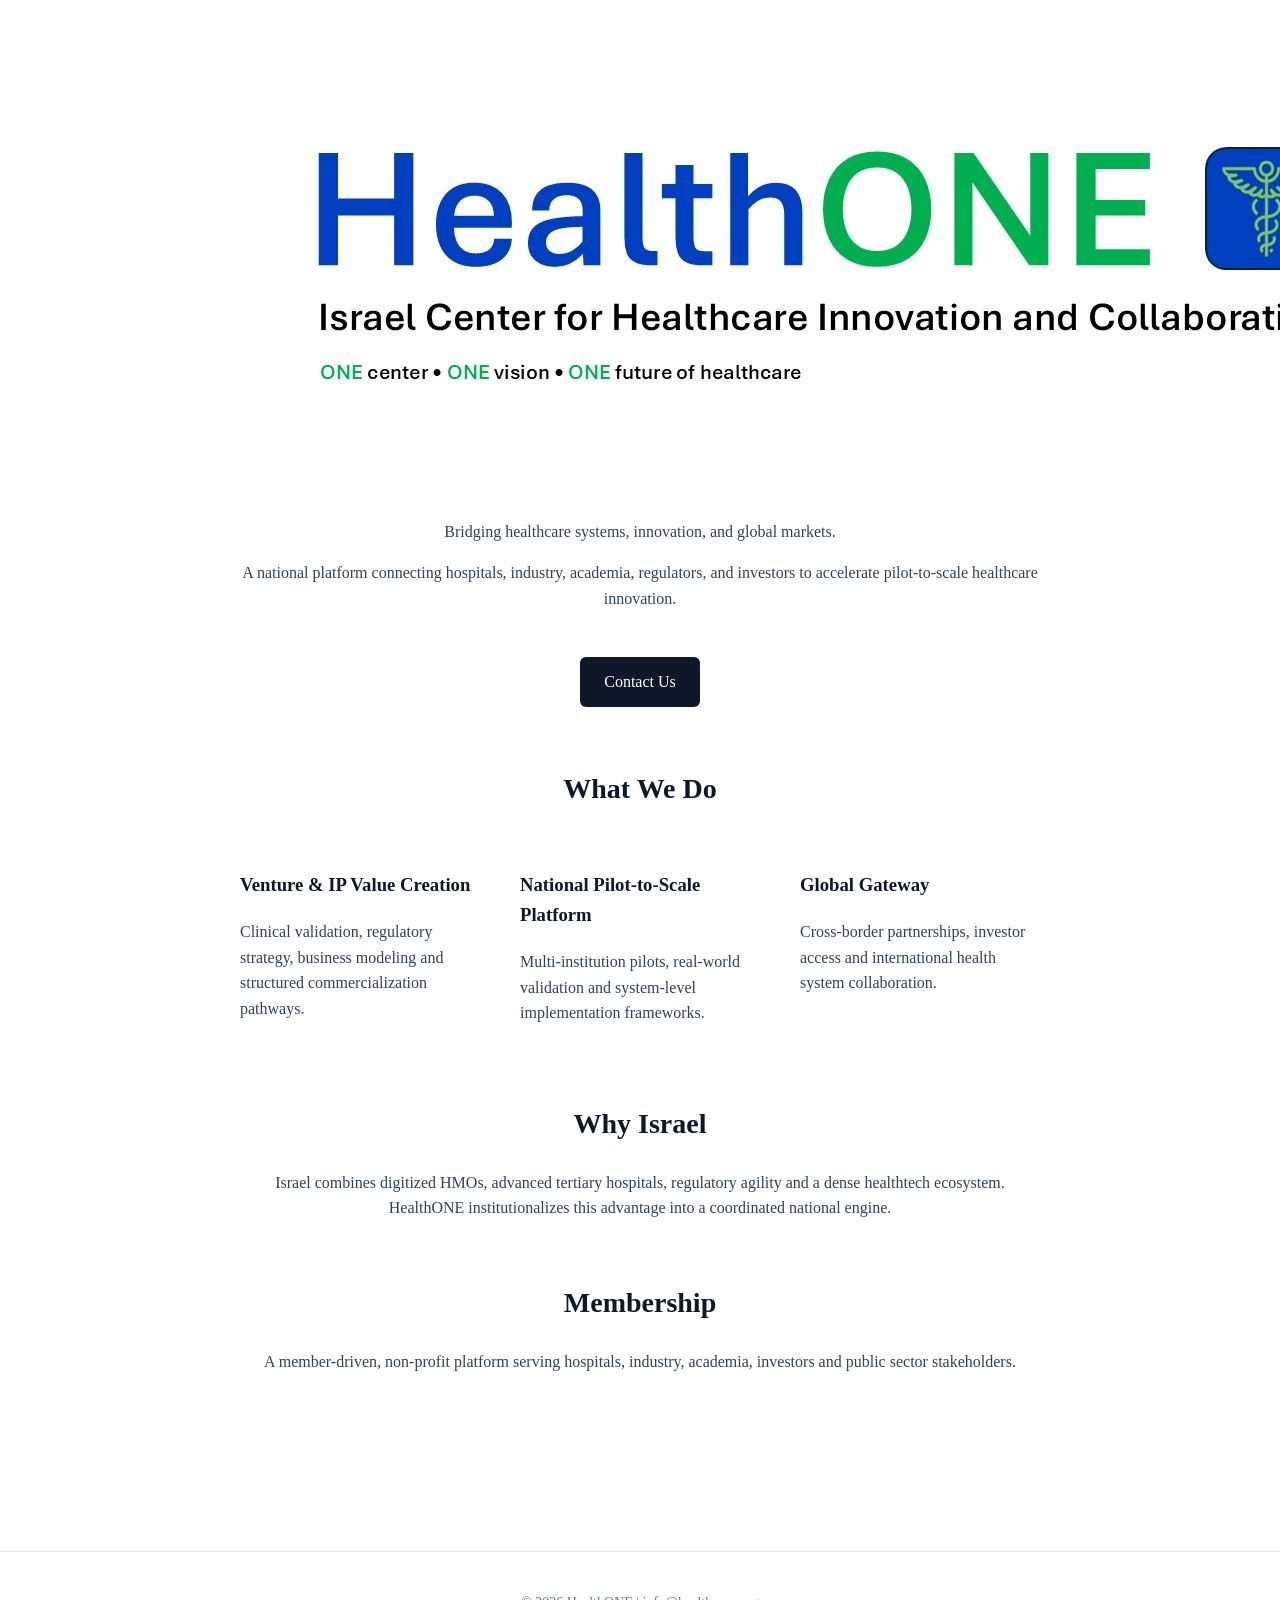
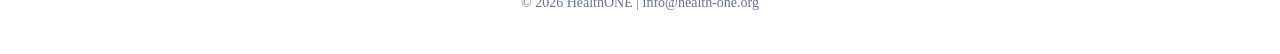
==== index.html @ be98b164 "Update index.html" ====
<!DOCTYPE html>
<html>
<head>
  <title>HealthONE</title>
  <meta name="description" content="HealthONE – The Israel Center for Healthcare Innovation & Collaboration">
  <meta name="viewport" content="width=device-width, initial-scale=1.0">
  <style>
    :root{
  --navy:#0f172a;
  --blue:#0b4bb3;     /* matches logo blue */
  --green:#10b981;    /* matches logo green */
  --slate:#334155;
  --bg1:#f8fbff;
  --bg2:#f3fff9;
}

.hero{
  background: linear-gradient(180deg, var(--bg1), #ffffff);
  padding: 60px 20px 30px;
}

.tagline{
  margin-top: 18px;
  font-size: 18px;
  color: var(--slate);
}

.kicker{
  display:inline-block;
  margin-top: 18px;
  padding: 8px 14px;
  border-radius: 999px;
  background: rgba(11,75,179,0.08);
  color: var(--blue);
  font-weight: 600;
  font-size: 14px;
}

.section-light{
  background: var(--bg1);
  padding: 70px 20px;
}

.section-mint{
  background: var(--bg2);
  padding: 70px 20px;
}

.section-title{
  font-size: 30px;
  font-weight: 700;
  margin: 0 0 22px;
  color: var(--navy);
  text-align: center;
}

.pillars{
  display: grid;
  grid-template-columns: repeat(3, 1fr);
  gap: 22px;
  text-align: left;
  margin-top: 28px;
}

.card{
  background: white;
  border: 1px solid #e2e8f0;
  border-radius: 14px;
  padding: 22px;
  box-shadow: 0 6px 24px rgba(15,23,42,0.06);
}

.card h3{
  margin: 10px 0 10px;
  font-size: 18px;
}

.badge{
  display:inline-block;
  font-size: 12px;
  font-weight: 700;
  padding: 6px 10px;
  border-radius: 999px;
}

.badge.blue{ background: rgba(11,75,179,0.10); color: var(--blue); }
.badge.green{ background: rgba(16,185,129,0.12); color: var(--green); }
.badge.navy{ background: rgba(15,23,42,0.08); color: var(--navy); }

.card p{ margin: 0; color: var(--slate); }

.split{
  display:grid;
  grid-template-columns: 1.1fr 0.9fr;
  gap: 28px;
  align-items: center;
  text-align: left;
  margin-top: 24px;
}

.sideimg{
  width: 100%;
  border-radius: 16px;
  border: 1px solid #e2e8f0;
  box-shadow: 0 10px 30px rgba(15,23,42,0.08);
}

.button{
  background: var(--navy);
}
.button.secondary{
  background: white;
  color: var(--navy);
  border: 1px solid #cbd5e1;
}

@media (max-width: 900px){
  .pillars{ grid-template-columns: 1fr; }
  .split{ grid-template-columns: 1fr; text-align:center; }
}

    body {
      <div class="hero">
  <div class="container">
    <div class="header">
      <img src="/logo.jpg" alt="HealthONE Logo" class="logo">
    </div>

    <span class="kicker">National platform • Global bridge</span>

    <p class="tagline">
      Bridging healthcare systems, innovation, and global markets.
    </p>

    <p>
      A national platform connecting hospitals, industry, academia, regulators, and investors to accelerate pilot-to-scale healthcare innovation.
    </p>

    <a href="mailto:info@health-one.org" class="button">Contact Us</a>
    <a href="#membership" class="button secondary" style="margin-left:12px;">Membership</a>
  </div>
</div>

      font-family: Arial, sans-serif;
      margin: 0;
      padding: 0;
      background: #ffffff;
      color: #0f172a;
      line-height: 1.6;
    }

    .container {
      max-width: 800px;
      margin: auto;
      padding: 80px 20px;
      text-align: center;
    }

    h1 {
      font-size: 48px;
      margin-bottom: 10px;
    }

    h2 {
      font-size: 28px;
      margin-top: 60px;
    }

    p {
      color: #334155;
    }

    .section {
      margin-top: 60px;
    }

    .columns {
      display: flex;
      gap: 40px;
      margin-top: 40px;
      text-align: left;
    }

    .column {
      flex: 1;
    }

    .button {
      display: inline-block;
      margin-top: 30px;
      padding: 12px 24px;
      background: #0f172a;
      color: white;
      text-decoration: none;
      border-radius: 6px;
    }

    footer {
      margin-top: 80px;
      padding: 40px 20px;
      text-align: center;
      font-size: 14px;
      color: #64748b;
      border-top: 1px solid #e2e8f0;
    }

    @media (max-width: 768px) {
      .columns {
        flex-direction: column;
      }
    }
  </style>
</head>

<body>

<div class="container">

  <div class="header">
    <img src="logo.jpg" alt="HealthONE Logo" class="logo">
  </div>

  <div class="section">
    <p>
      Bridging healthcare systems, innovation, and global markets.
    </p>
    <p>
      A national platform connecting hospitals, industry, academia, regulators, and investors to accelerate pilot-to-scale healthcare innovation.
    </p>
    <a href="mailto:info@health-one.org" class="button">Contact Us</a>
  </div>

  <h2>What We Do</h2>

  <div class="columns">
    <div class="column">
      <h3>Venture & IP Value Creation</h3>
      <p>Clinical validation, regulatory strategy, business modeling and structured commercialization pathways.</p>
    </div>
    <div class="column">
      <h3>National Pilot-to-Scale Platform</h3>
      <p>Multi-institution pilots, real-world validation and system-level implementation frameworks.</p>
    </div>
    <div class="column">
      <h3>Global Gateway</h3>
      <p>Cross-border partnerships, investor access and international health system collaboration.</p>
    </div>
  </div>

  <h2>Why Israel</h2>
  <p>
    Israel combines digitized HMOs, advanced tertiary hospitals, regulatory agility and a dense healthtech ecosystem. HealthONE institutionalizes this advantage into a coordinated national engine.
  </p>

  <h2>Membership</h2>
  <p>
    A member-driven, non-profit platform serving hospitals, industry, academia, investors and public sector stakeholders.
  </p>

</div>

<footer>
  © 2026 HealthONE | info@health-one.org
</footer>

</body>
</html>
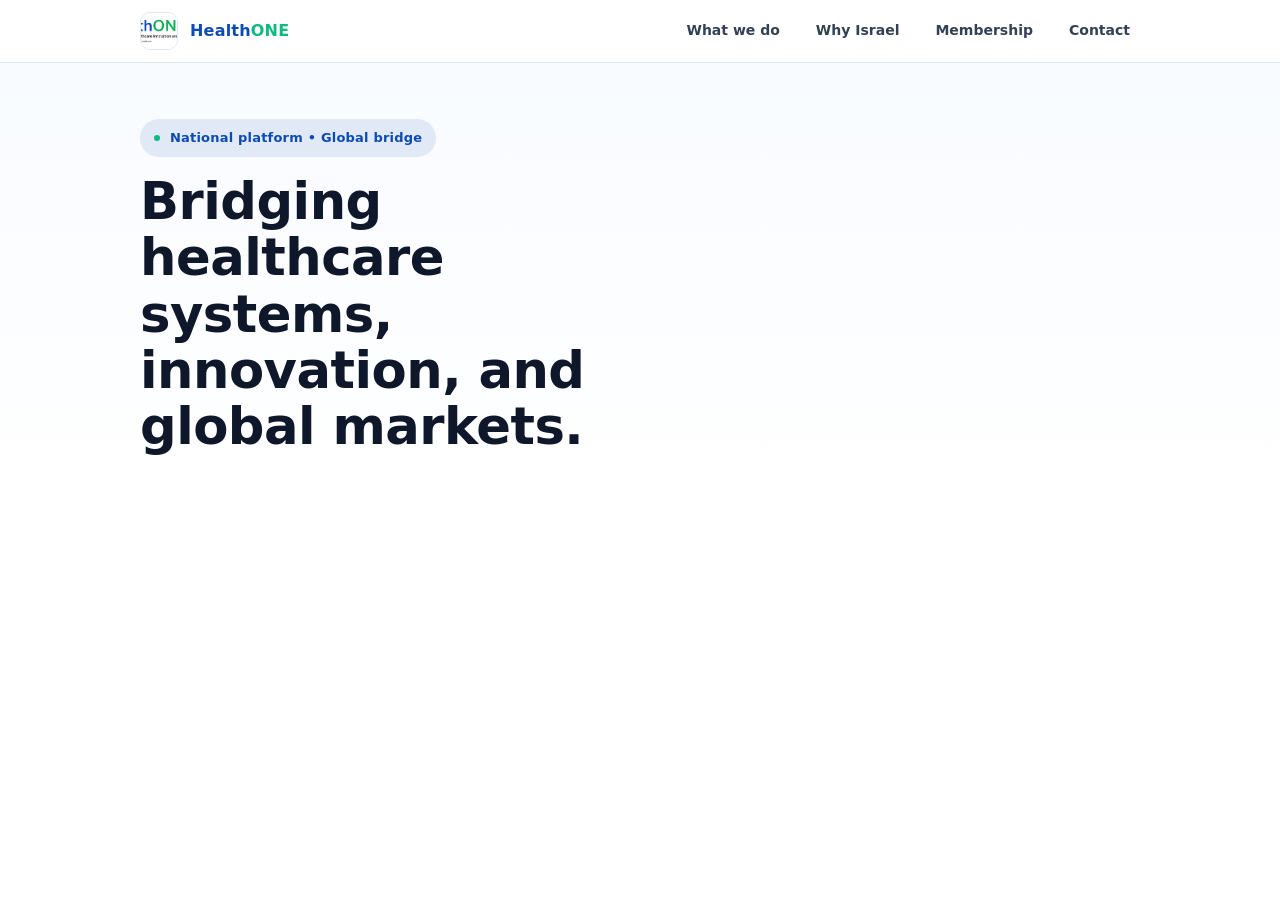
==== commit d6dae1d6: "Update index.html" ====
--- a/index.html
+++ b/index.html
@@ -1,267 +1,388 @@
-<!DOCTYPE html>
-<html>
+<!doctype html>
+<html lang="en">
 <head>
+  <meta charset="utf-8" />
+  <meta name="viewport" content="width=device-width, initial-scale=1" />
   <title>HealthONE</title>
-  <meta name="description" content="HealthONE – The Israel Center for Healthcare Innovation & Collaboration">
-  <meta name="viewport" content="width=device-width, initial-scale=1.0">
+  <meta name="description" content="HealthONE – Israel Center for Healthcare Innovation and Collaboration" />
+
   <style>
     :root{
-  --navy:#0f172a;
-  --blue:#0b4bb3;     /* matches logo blue */
-  --green:#10b981;    /* matches logo green */
-  --slate:#334155;
-  --bg1:#f8fbff;
-  --bg2:#f3fff9;
-}
-
-.hero{
-  background: linear-gradient(180deg, var(--bg1), #ffffff);
-  padding: 60px 20px 30px;
-}
-
-.tagline{
-  margin-top: 18px;
-  font-size: 18px;
-  color: var(--slate);
-}
-
-.kicker{
-  display:inline-block;
-  margin-top: 18px;
-  padding: 8px 14px;
-  border-radius: 999px;
-  background: rgba(11,75,179,0.08);
-  color: var(--blue);
-  font-weight: 600;
-  font-size: 14px;
-}
-
-.section-light{
-  background: var(--bg1);
-  padding: 70px 20px;
-}
-
-.section-mint{
-  background: var(--bg2);
-  padding: 70px 20px;
-}
-
-.section-title{
-  font-size: 30px;
-  font-weight: 700;
-  margin: 0 0 22px;
-  color: var(--navy);
-  text-align: center;
-}
-
-.pillars{
-  display: grid;
-  grid-template-columns: repeat(3, 1fr);
-  gap: 22px;
-  text-align: left;
-  margin-top: 28px;
-}
-
-.card{
-  background: white;
-  border: 1px solid #e2e8f0;
-  border-radius: 14px;
-  padding: 22px;
-  box-shadow: 0 6px 24px rgba(15,23,42,0.06);
-}
-
-.card h3{
-  margin: 10px 0 10px;
-  font-size: 18px;
-}
-
-.badge{
-  display:inline-block;
-  font-size: 12px;
-  font-weight: 700;
-  padding: 6px 10px;
-  border-radius: 999px;
-}
-
-.badge.blue{ background: rgba(11,75,179,0.10); color: var(--blue); }
-.badge.green{ background: rgba(16,185,129,0.12); color: var(--green); }
-.badge.navy{ background: rgba(15,23,42,0.08); color: var(--navy); }
-
-.card p{ margin: 0; color: var(--slate); }
-
-.split{
-  display:grid;
-  grid-template-columns: 1.1fr 0.9fr;
-  gap: 28px;
-  align-items: center;
-  text-align: left;
-  margin-top: 24px;
-}
-
-.sideimg{
-  width: 100%;
-  border-radius: 16px;
-  border: 1px solid #e2e8f0;
-  box-shadow: 0 10px 30px rgba(15,23,42,0.08);
-}
-
-.button{
-  background: var(--navy);
-}
-.button.secondary{
-  background: white;
-  color: var(--navy);
-  border: 1px solid #cbd5e1;
-}
-
-@media (max-width: 900px){
-  .pillars{ grid-template-columns: 1fr; }
-  .split{ grid-template-columns: 1fr; text-align:center; }
-}
-
-    body {
-      <div class="hero">
-  <div class="container">
-    <div class="header">
-      <img src="/logo.jpg" alt="HealthONE Logo" class="logo">
-    </div>
-
-    <span class="kicker">National platform • Global bridge</span>
-
-    <p class="tagline">
-      Bridging healthcare systems, innovation, and global markets.
-    </p>
-
-    <p>
-      A national platform connecting hospitals, industry, academia, regulators, and investors to accelerate pilot-to-scale healthcare innovation.
-    </p>
-
-    <a href="mailto:info@health-one.org" class="button">Contact Us</a>
-    <a href="#membership" class="button secondary" style="margin-left:12px;">Membership</a>
-  </div>
-</div>
-
-      font-family: Arial, sans-serif;
+      --navy:#0f172a;
+      --slate:#334155;
+      --muted:#64748b;
+      --border:#e2e8f0;
+
+      /* Brand-ish */
+      --blue:#0b4bb3;
+      --green:#10b981;
+
+      --bgTop:#f8fbff;
+      --bgMint:#f3fff9;
+      --white:#ffffff;
+
+      --shadow: 0 10px 30px rgba(15,23,42,0.08);
+      --radius: 18px;
+      --max: 1040px;
+    }
+
+    *{ box-sizing:border-box; }
+    html{ scroll-behavior:smooth; }
+    body{
+      margin:0;
+      font-family: system-ui, -apple-system, Segoe UI, Roboto, Arial, sans-serif;
+      color:var(--navy);
+      background:var(--white);
+      line-height:1.55;
+    }
+
+    a{ color:inherit; }
+
+    .container{
+      max-width: var(--max);
+      margin: 0 auto;
+      padding: 0 20px;
+    }
+
+    /* Top nav */
+    .nav{
+      position: sticky;
+      top: 0;
+      z-index: 50;
+      background: rgba(255,255,255,0.88);
+      backdrop-filter: blur(10px);
+      border-bottom: 1px solid var(--border);
+    }
+    .nav-inner{
+      display:flex;
+      align-items:center;
+      justify-content:space-between;
+      padding: 12px 0;
+      gap: 18px;
+    }
+    .nav-left{
+      display:flex;
+      align-items:center;
+      gap: 12px;
+      min-width: 200px;
+    }
+    .mini-logo{
+      width: 38px;
+      height: 38px;
+      border-radius: 10px;
+      object-fit: cover;
+      border: 1px solid var(--border);
+    }
+    .brand{
+      font-weight: 800;
+      letter-spacing: 0.2px;
+    }
+    .brand span.blue{ color: var(--blue); }
+    .brand span.green{ color: var(--green); }
+
+    .nav-links{
+      display:flex;
+      gap: 16px;
+      flex-wrap: wrap;
+      justify-content:flex-end;
+    }
+    .nav-links a{
+      text-decoration:none;
+      color: var(--slate);
+      font-weight: 600;
+      font-size: 14px;
+      padding: 8px 10px;
+      border-radius: 10px;
+    }
+    .nav-links a:hover{
+      background: #f1f5f9;
+      color: var(--navy);
+    }
+
+    /* Hero */
+    .hero{
+      background: linear-gradient(180deg, var(--bgTop), #ffffff);
+      padding: 56px 0 34px;
+    }
+    .hero-grid{
+      display:grid;
+      grid-template-columns: 1.05fr 0.95fr;
+      gap: 32px;
+      align-items:center;
+    }
+
+    .logo{
+      width: min(520px, 100%);
+      height:auto;
+      display:block;
+      margin: 0 auto;
+    }
+
+    .hero-title{
+      font-size: clamp(34px, 4vw, 54px);
+      line-height: 1.1;
+      margin: 0 0 12px;
+      font-weight: 900;
+      letter-spacing: -0.5px;
+    }
+
+    .hero-sub{
+      font-size: 20px;
+      color: var(--slate);
+      margin: 0 0 18px;
+      font-weight: 600;
+    }
+
+    .kicker{
+      display:inline-flex;
+      align-items:center;
+      gap:10px;
+      padding: 9px 14px;
+      border-radius: 999px;
+      background: rgba(11,75,179,0.10);
+      color: var(--blue);
+      font-weight: 800;
+      font-size: 13px;
+      letter-spacing: 0.2px;
+      margin-bottom: 16px;
+    }
+    .dot{
+      width: 6px;
+      height: 6px;
+      border-radius: 50%;
+      background: var(--green);
+      display:inline-block;
+    }
+
+    .hero-text{
+      font-size: 18px;
+      color: var(--slate);
+      margin: 0 0 22px;
+    }
+
+    .actions{
+      display:flex;
+      gap: 12px;
+      flex-wrap: wrap;
+      align-items:center;
+    }
+
+    .btn{
+      appearance:none;
+      border: 1px solid transparent;
+      padding: 12px 18px;
+      border-radius: 12px;
+      font-weight: 800;
+      font-size: 16px;
+      cursor:pointer;
+      text-decoration:none;
+      display:inline-flex;
+      align-items:center;
+      gap: 10px;
+      box-shadow: 0 8px 20px rgba(15,23,42,0.10);
+    }
+    .btn-primary{
+      background: var(--navy);
+      color: white;
+    }
+    .btn-primary:hover{ opacity: 0.92; }
+
+    .btn-secondary{
+      background: white;
+      border-color: var(--border);
+      color: var(--navy);
+      box-shadow: none;
+    }
+    .btn-secondary:hover{ background:#f8fafc; }
+
+    .email-line{
+      margin-top: 12px;
+      font-size: 14px;
+      color: var(--muted);
+    }
+    .email-line a{
+      color: var(--blue);
+      font-weight: 800;
+      text-decoration: none;
+    }
+    .email-line a:hover{ text-decoration: underline; }
+
+    /* Sections */
+    section{
+      padding: 78px 0;
+    }
+    .section-light{ background: #ffffff; }
+    .section-tint{ background: var(--bgMint); border-top: 1px solid #e7f6ee; border-bottom: 1px solid #e7f6ee; }
+
+    .section-title{
+      text-align:center;
+      font-size: 34px;
+      margin: 0 0 14px;
+      font-weight: 900;
+      letter-spacing: -0.3px;
+    }
+    .section-sub{
+      text-align:center;
+      margin: 0 auto 34px;
+      max-width: 840px;
+      color: var(--slate);
+      font-size: 18px;
+    }
+
+    /* Pillar cards */
+    .pillars{
+      display:grid;
+      grid-template-columns: repeat(3, 1fr);
+      gap: 18px;
+    }
+    .card{
+      background:white;
+      border: 1px solid var(--border);
+      border-radius: var(--radius);
+      overflow:hidden;
+      box-shadow: var(--shadow);
+      display:flex;
+      flex-direction:column;
+      min-height: 100%;
+    }
+    .card-img{
+      width:100%;
+      height: 170px;
+      object-fit: cover;
+      display:block;
+      border-bottom: 1px solid var(--border);
+    }
+    .card-body{
+      padding: 18px 18px 20px;
+    }
+    .badge{
+      display:inline-block;
+      padding: 7px 10px;
+      border-radius: 999px;
+      font-size: 12px;
+      font-weight: 900;
+      letter-spacing: 0.2px;
+    }
+    .b-blue{ background: rgba(11,75,179,0.12); color: var(--blue); }
+    .b-green{ background: rgba(16,185,129,0.14); color: var(--green); }
+    .b-navy{ background: rgba(15,23,42,0.10); color: var(--navy); }
+
+    .card h3{
+      margin: 10px 0 10px;
+      font-size: 20px;
+      font-weight: 900;
+    }
+    .card p{
       margin: 0;
-      padding: 0;
-      background: #ffffff;
-      color: #0f172a;
-      line-height: 1.6;
-    }
-
-    .container {
-      max-width: 800px;
-      margin: auto;
-      padding: 80px 20px;
-      text-align: center;
-    }
-
-    h1 {
-      font-size: 48px;
-      margin-bottom: 10px;
-    }
-
-    h2 {
-      font-size: 28px;
-      margin-top: 60px;
-    }
-
-    p {
-      color: #334155;
-    }
-
-    .section {
-      margin-top: 60px;
-    }
-
-    .columns {
-      display: flex;
-      gap: 40px;
-      margin-top: 40px;
-      text-align: left;
-    }
-
-    .column {
-      flex: 1;
-    }
-
-    .button {
-      display: inline-block;
-      margin-top: 30px;
-      padding: 12px 24px;
-      background: #0f172a;
-      color: white;
-      text-decoration: none;
-      border-radius: 6px;
-    }
-
-    footer {
-      margin-top: 80px;
-      padding: 40px 20px;
-      text-align: center;
+      color: var(--slate);
+      font-size: 16px;
+    }
+
+    /* Why Israel split */
+    .split{
+      display:grid;
+      grid-template-columns: 1.1fr 0.9fr;
+      gap: 26px;
+      align-items:center;
+      margin-top: 24px;
+    }
+    .why-box{
+      background: white;
+      border: 1px solid var(--border);
+      border-radius: var(--radius);
+      padding: 22px;
+      box-shadow: var(--shadow);
+    }
+    .why-box ul{
+      margin: 14px 0 0 18px;
+      color: var(--slate);
+      font-size: 16px;
+    }
+    .wide-img{
+      width:100%;
+      height: 260px;
+      object-fit: cover;
+      border-radius: var(--radius);
+      border: 1px solid var(--border);
+      box-shadow: var(--shadow);
+    }
+
+    /* Membership CTA */
+    .cta{
+      background: linear-gradient(135deg, rgba(11,75,179,0.12), rgba(16,185,129,0.12));
+      border: 1px solid var(--border);
+      border-radius: var(--radius);
+      padding: 26px;
+      box-shadow: var(--shadow);
+      text-align:center;
+      max-width: 920px;
+      margin: 0 auto;
+    }
+    .cta h3{
+      margin: 0 0 10px;
+      font-size: 26px;
+      font-weight: 900;
+    }
+    .cta p{
+      margin: 0 auto 18px;
+      max-width: 720px;
+      color: var(--slate);
+      font-size: 18px;
+    }
+
+    footer{
+      border-top: 1px solid var(--border);
+      padding: 34px 0;
+      color: var(--muted);
       font-size: 14px;
-      color: #64748b;
-      border-top: 1px solid #e2e8f0;
-    }
-
-    @media (max-width: 768px) {
-      .columns {
-        flex-direction: column;
-      }
+      text-align:center;
+    }
+
+    /* Responsive */
+    @media (max-width: 920px){
+      .hero-grid{ grid-template-columns: 1fr; text-align:center; }
+      .actions{ justify-content:center; }
+      .pillars{ grid-template-columns: 1fr; }
+      .split{ grid-template-columns: 1fr; }
+      .wide-img{ height: 220px; }
+      .nav-inner{ flex-wrap: wrap; }
+      .nav-left{ min-width: unset; }
+      .nav-links{ justify-content:center; width: 100%; }
     }
   </style>
 </head>
 
 <body>
 
-<div class="container">
-
-  <div class="header">
-    <img src="logo.jpg" alt="HealthONE Logo" class="logo">
-  </div>
-
-  <div class="section">
-    <p>
-      Bridging healthcare systems, innovation, and global markets.
-    </p>
-    <p>
-      A national platform connecting hospitals, industry, academia, regulators, and investors to accelerate pilot-to-scale healthcare innovation.
-    </p>
-    <a href="mailto:info@health-one.org" class="button">Contact Us</a>
-  </div>
-
-  <h2>What We Do</h2>
-
-  <div class="columns">
-    <div class="column">
-      <h3>Venture & IP Value Creation</h3>
-      <p>Clinical validation, regulatory strategy, business modeling and structured commercialization pathways.</p>
-    </div>
-    <div class="column">
-      <h3>National Pilot-to-Scale Platform</h3>
-      <p>Multi-institution pilots, real-world validation and system-level implementation frameworks.</p>
-    </div>
-    <div class="column">
-      <h3>Global Gateway</h3>
-      <p>Cross-border partnerships, investor access and international health system collaboration.</p>
+  <!-- NAV -->
+  <div class="nav">
+    <div class="container">
+      <div class="nav-inner">
+        <div class="nav-left">
+          <img src="/logo.jpg" alt="HealthONE" class="mini-logo" />
+          <div class="brand">
+            <span class="blue">Health</span><span class="green">ONE</span>
+          </div>
+        </div>
+
+        <div class="nav-links">
+          <a href="#what">What we do</a>
+          <a href="#why">Why Israel</a>
+          <a href="#membership">Membership</a>
+          <a href="#contact">Contact</a>
+        </div>
+      </div>
     </div>
   </div>
 
-  <h2>Why Israel</h2>
-  <p>
-    Israel combines digitized HMOs, advanced tertiary hospitals, regulatory agility and a dense healthtech ecosystem. HealthONE institutionalizes this advantage into a coordinated national engine.
-  </p>
-
-  <h2>Membership</h2>
-  <p>
-    A member-driven, non-profit platform serving hospitals, industry, academia, investors and public sector stakeholders.
-  </p>
-
-</div>
-
-<footer>
-  © 2026 HealthONE | info@health-one.org
-</footer>
-
-</body>
-</html>
+  <!-- HERO -->
+  <header class="hero">
+    <div class="container">
+      <div class="hero-grid">
+
+        <div>
+          <span class="kicker"><span class="dot"></span> National platform • Global bridge</span>
+
+          <h1 class="hero-title">Bridging healthcare systems, innovation, and global markets.</h1>
+
+          <p class="hero-s
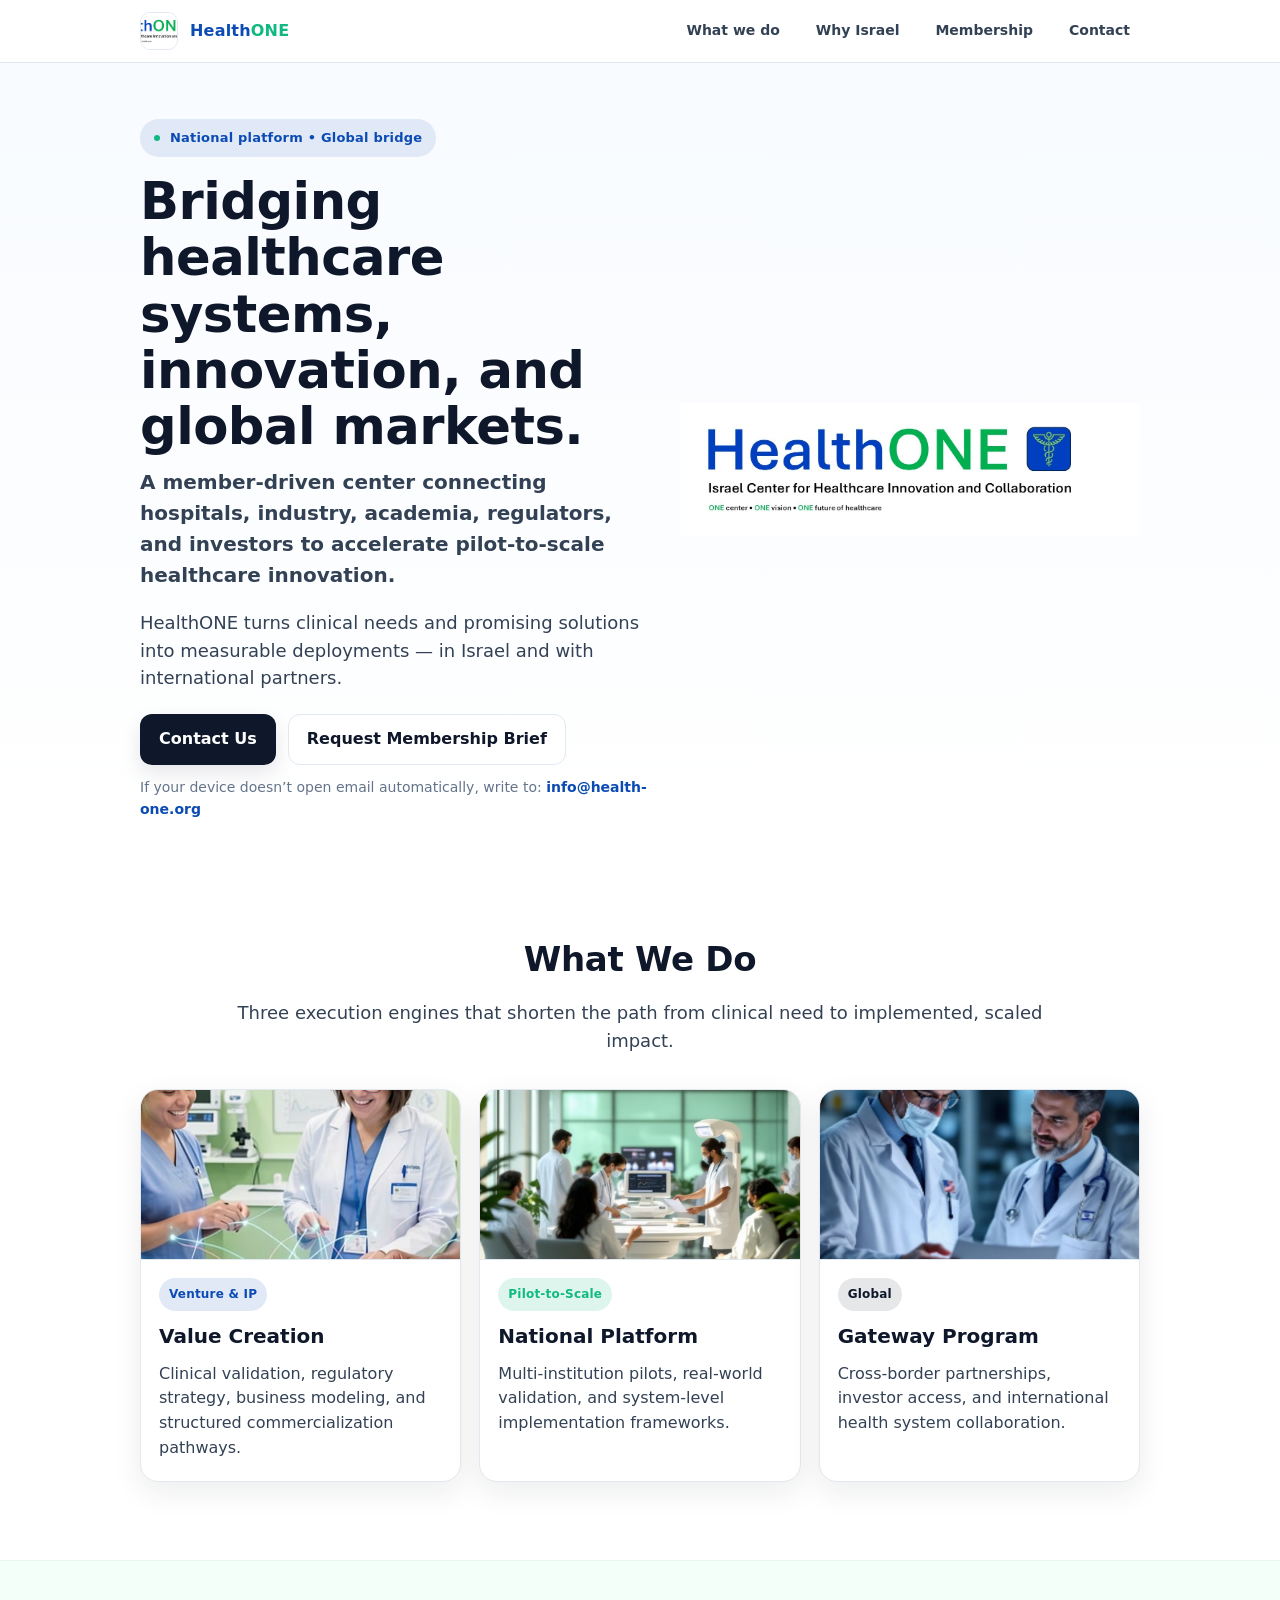
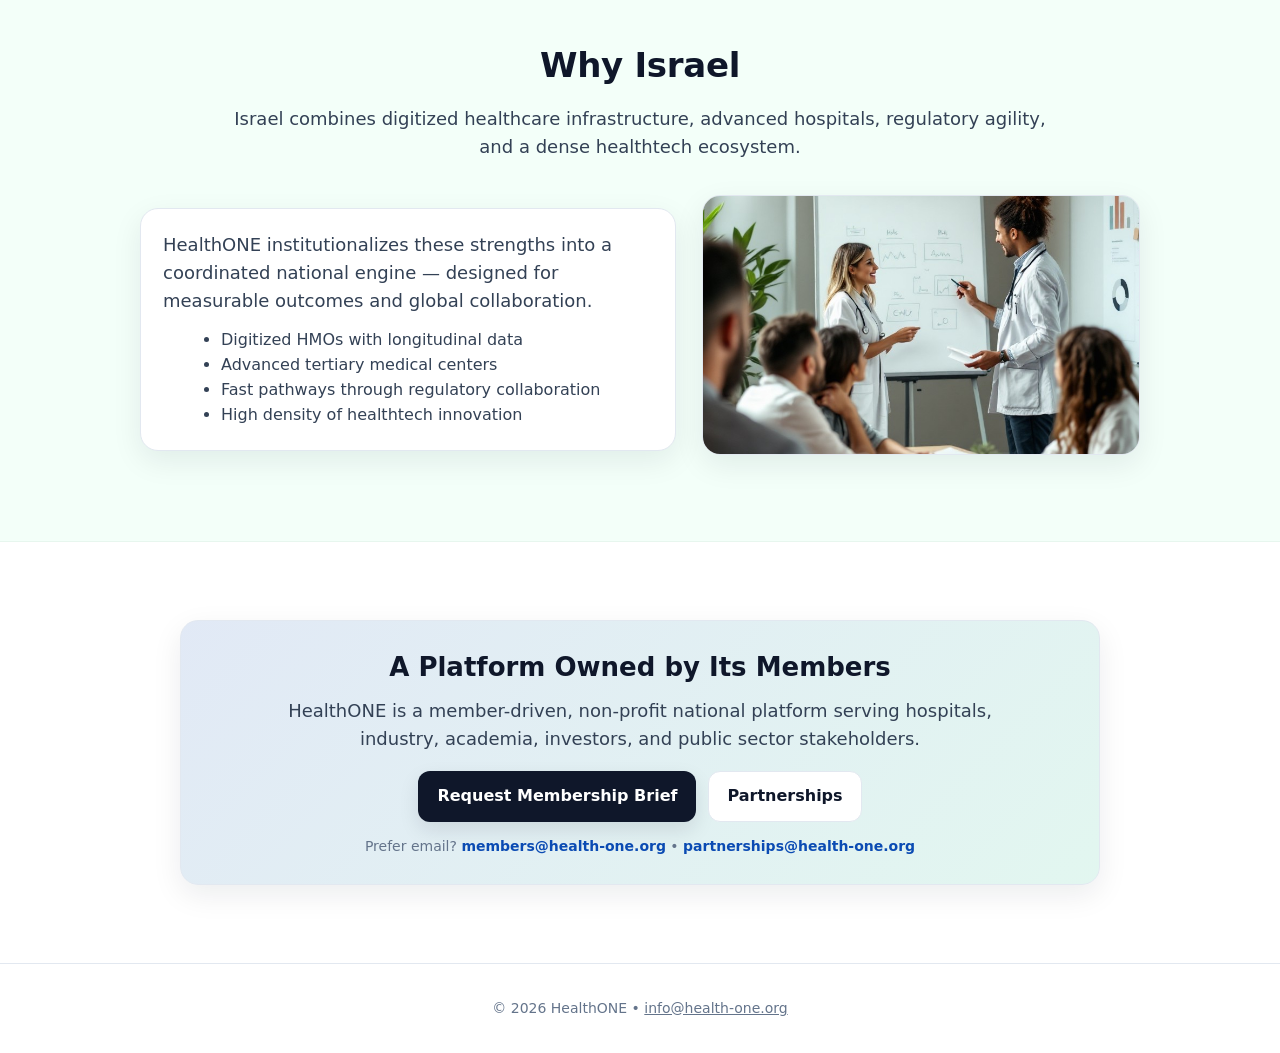
==== commit 6ab8fa6d: "Update index.html" ====
--- a/index.html
+++ b/index.html
@@ -385,4 +385,148 @@
 
           <h1 class="hero-title">Bridging healthcare systems, innovation, and global markets.</h1>
 
-          <p class="hero-s
+          <p class="hero-sub">
+            A member-driven center connecting hospitals, industry, academia, regulators, and investors to accelerate pilot-to-scale healthcare innovation.
+          </p>
+
+          <p class="hero-text">
+            HealthONE turns clinical needs and promising solutions into measurable deployments — in Israel and with international partners.
+          </p>
+
+          <div class="actions" id="contact">
+            <!-- Mailto should work; also we add a JS fallback below -->
+            <a class="btn btn-primary" href="mailto:info@health-one.org?subject=Contact%20HealthONE&body=Hi%20HealthONE%2C%0A%0A">
+              Contact Us
+            </a>
+            <a class="btn btn-secondary" href="#membership">Request Membership Brief</a>
+          </div>
+
+          <div class="email-line">
+            If your device doesn’t open email automatically, write to:
+            <a href="mailto:info@health-one.org">info@health-one.org</a>
+          </div>
+        </div>
+
+        <div>
+          <!-- Smaller logo: controlled by CSS width -->
+          <img src="/logo.jpg" alt="HealthONE Logo" class="logo" />
+        </div>
+
+      </div>
+    </div>
+  </header>
+
+  <!-- WHAT WE DO -->
+  <section class="section-light" id="what">
+    <div class="container">
+      <h2 class="section-title">What We Do</h2>
+      <p class="section-sub">
+        Three execution engines that shorten the path from clinical need to implemented, scaled impact.
+      </p>
+
+      <div class="pillars">
+        <article class="card">
+          <img class="card-img" src="/pillar-venture.jpg" alt="Venture & IP Value Creation">
+          <div class="card-body">
+            <span class="badge b-blue">Venture & IP</span>
+            <h3>Value Creation</h3>
+            <p>Clinical validation, regulatory strategy, business modeling, and structured commercialization pathways.</p>
+          </div>
+        </article>
+
+        <article class="card">
+          <img class="card-img" src="/pillar-pilot.jpg" alt="National Pilot-to-Scale Platform">
+          <div class="card-body">
+            <span class="badge b-green">Pilot-to-Scale</span>
+            <h3>National Platform</h3>
+            <p>Multi-institution pilots, real-world validation, and system-level implementation frameworks.</p>
+          </div>
+        </article>
+
+        <article class="card">
+          <img class="card-img" src="/pillar-global.jpg" alt="Global Gateway">
+          <div class="card-body">
+            <span class="badge b-navy">Global</span>
+            <h3>Gateway Program</h3>
+            <p>Cross-border partnerships, investor access, and international health system collaboration.</p>
+          </div>
+        </article>
+      </div>
+    </div>
+  </section>
+
+  <!-- WHY ISRAEL -->
+  <section class="section-tint" id="why">
+    <div class="container">
+      <h2 class="section-title">Why Israel</h2>
+      <p class="section-sub">
+        Israel combines digitized healthcare infrastructure, advanced hospitals, regulatory agility, and a dense healthtech ecosystem.
+      </p>
+
+      <div class="split">
+        <div class="why-box">
+          <p style="margin:0; font-size:18px; color:var(--slate);">
+            HealthONE institutionalizes these strengths into a coordinated national engine — designed for measurable outcomes and global collaboration.
+          </p>
+          <ul>
+            <li>Digitized HMOs with longitudinal data</li>
+            <li>Advanced tertiary medical centers</li>
+            <li>Fast pathways through regulatory collaboration</li>
+            <li>High density of healthtech innovation</li>
+          </ul>
+        </div>
+
+        <!-- Wide image slot (bottom-ish) -->
+        <div>
+          <img class="wide-img" src="/bottom-wide.jpg" alt="HealthONE ecosystem">
+        </div>
+      </div>
+    </div>
+  </section>
+
+  <!-- MEMBERSHIP -->
+  <section class="section-light" id="membership">
+    <div class="container">
+      <div class="cta">
+        <h3>A Platform Owned by Its Members</h3>
+        <p>
+          HealthONE is a member-driven, non-profit national platform serving hospitals, industry, academia, investors, and public sector stakeholders.
+        </p>
+
+        <div class="actions" style="justify-content:center;">
+          <a class="btn btn-primary" href="mailto:members@health-one.org?subject=Membership%20Inquiry%20-%20HealthONE&body=Hi%20HealthONE%2C%0A%0AI%27d%20like%20to%20learn%20about%20membership.%0A%0AOrganization%3A%0AName%3A%0ARole%3A%0APhone%3A%0A%0A">
+            Request Membership Brief
+          </a>
+          <a class="btn btn-secondary" href="mailto:partnerships@health-one.org?subject=Partnership%20-%20HealthONE">
+            Partnerships
+          </a>
+        </div>
+
+        <div class="email-line" style="margin-top:14px;">
+          Prefer email? <a href="mailto:members@health-one.org">members@health-one.org</a> •
+          <a href="mailto:partnerships@health-one.org">partnerships@health-one.org</a>
+        </div>
+      </div>
+    </div>
+  </section>
+
+  <footer>
+    © 2026 HealthONE • <a href="mailto:info@health-one.org">info@health-one.org</a>
+  </footer>
+
+  <!-- Mailto fallback for some mobile browsers -->
+  <script>
+    (function () {
+      const btn = document.querySelector('.btn.btn-primary[href^="mailto:"]');
+      if (!btn) return;
+
+      btn.addEventListener('click', function (e) {
+        // Some browsers block mailto if it’s not a direct navigation; we force it.
+        const href = btn.getAttribute('href');
+        window.location.href = href;
+      });
+    })();
+  </script>
+
+</body>
+</html>
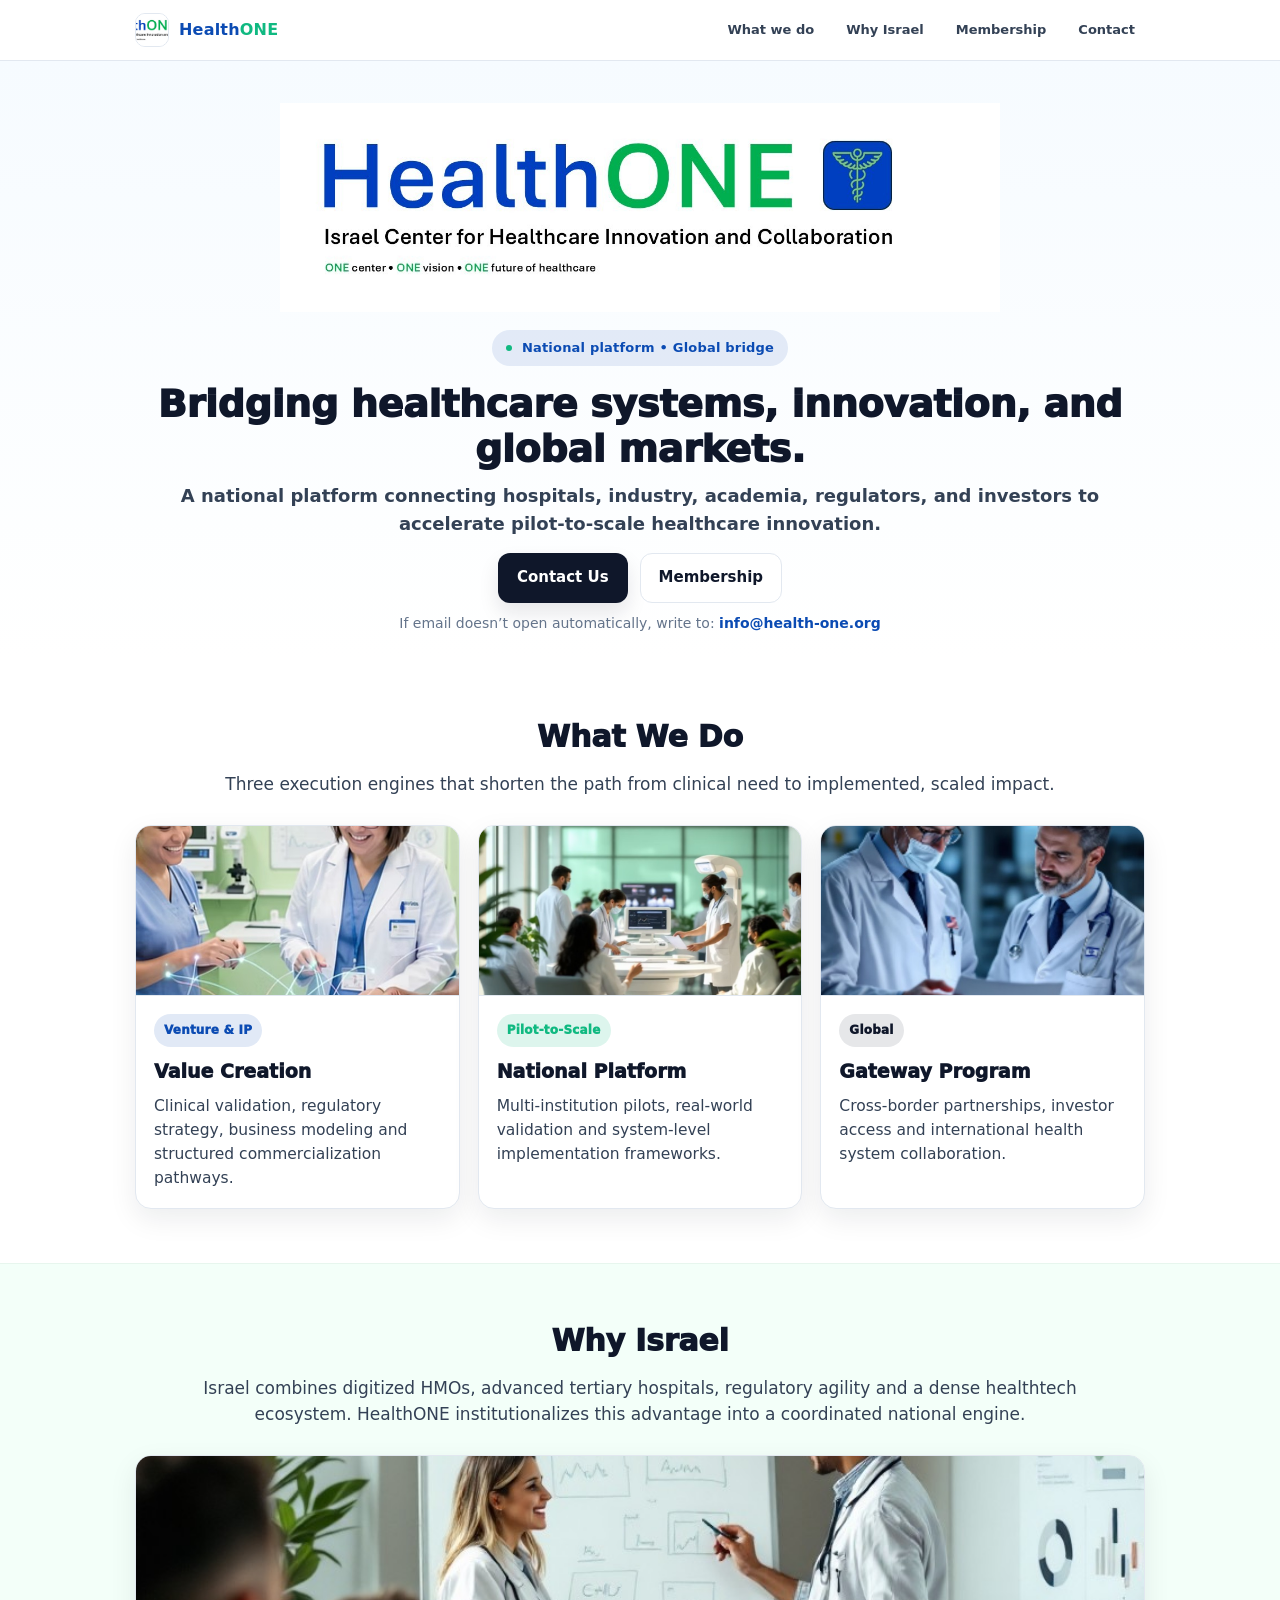
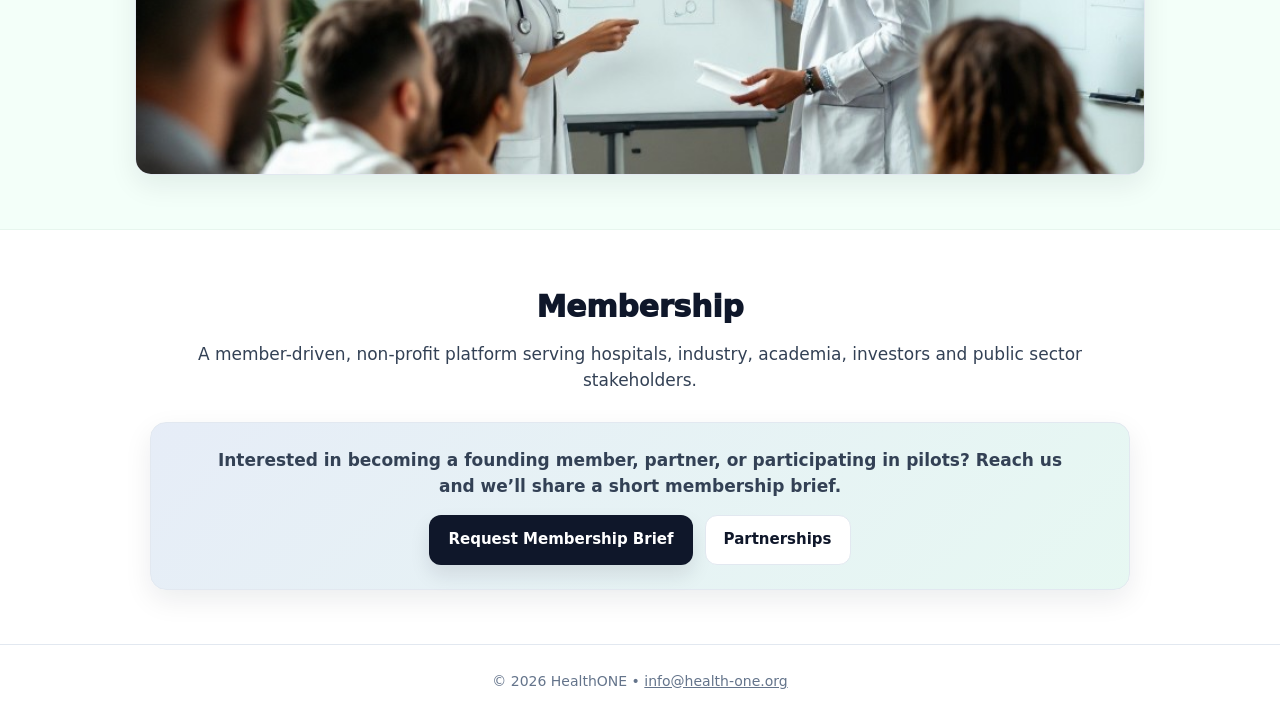
==== commit 9c4af2c0: "Update index.html" ====
--- a/index.html
+++ b/index.html
@@ -13,17 +13,14 @@
       --muted:#64748b;
       --border:#e2e8f0;
 
-      /* Brand-ish */
       --blue:#0b4bb3;
       --green:#10b981;
 
-      --bgTop:#f8fbff;
+      --bgTop:#f6fbff;
       --bgMint:#f3fff9;
-      --white:#ffffff;
-
-      --shadow: 0 10px 30px rgba(15,23,42,0.08);
-      --radius: 18px;
-      --max: 1040px;
+      --shadow: 0 10px 28px rgba(15,23,42,0.08);
+      --radius: 16px;
+      --max: 1050px;
     }
 
     *{ box-sizing:border-box; }
@@ -32,10 +29,9 @@
       margin:0;
       font-family: system-ui, -apple-system, Segoe UI, Roboto, Arial, sans-serif;
       color:var(--navy);
-      background:var(--white);
+      background:#fff;
       line-height:1.55;
     }
-
     a{ color:inherit; }
 
     .container{
@@ -44,107 +40,83 @@
       padding: 0 20px;
     }
 
-    /* Top nav */
-    .nav{
+    /* Simple top bar (small) */
+    .topbar{
       position: sticky;
       top: 0;
-      z-index: 50;
-      background: rgba(255,255,255,0.88);
+      z-index: 20;
+      background: rgba(255,255,255,0.92);
       backdrop-filter: blur(10px);
       border-bottom: 1px solid var(--border);
     }
-    .nav-inner{
+    .topbar-inner{
       display:flex;
       align-items:center;
       justify-content:space-between;
       padding: 12px 0;
-      gap: 18px;
-    }
-    .nav-left{
+      gap: 14px;
+    }
+    .brand{
       display:flex;
       align-items:center;
+      gap: 10px;
+      text-decoration:none;
+      font-weight: 900;
+    }
+    .brand img{
+      width: 34px;
+      height: 34px;
+      border-radius: 10px;
+      border: 1px solid var(--border);
+      object-fit: cover;
+    }
+    .brand .name{
+      font-size: 16px;
+      letter-spacing: 0.2px;
+    }
+    .brand .name .b{ color: var(--blue); }
+    .brand .name .g{ color: var(--green); }
+
+    .links{
+      display:flex;
       gap: 12px;
-      min-width: 200px;
-    }
-    .mini-logo{
-      width: 38px;
-      height: 38px;
-      border-radius: 10px;
-      object-fit: cover;
-      border: 1px solid var(--border);
-    }
-    .brand{
-      font-weight: 800;
-      letter-spacing: 0.2px;
-    }
-    .brand span.blue{ color: var(--blue); }
-    .brand span.green{ color: var(--green); }
-
-    .nav-links{
-      display:flex;
-      gap: 16px;
       flex-wrap: wrap;
       justify-content:flex-end;
     }
-    .nav-links a{
+    .links a{
       text-decoration:none;
       color: var(--slate);
-      font-weight: 600;
-      font-size: 14px;
+      font-weight: 700;
+      font-size: 13px;
       padding: 8px 10px;
       border-radius: 10px;
     }
-    .nav-links a:hover{
-      background: #f1f5f9;
-      color: var(--navy);
-    }
-
-    /* Hero */
+    .links a:hover{ background:#f1f5f9; color: var(--navy); }
+
+    /* HERO (compact, centered) */
     .hero{
       background: linear-gradient(180deg, var(--bgTop), #ffffff);
-      padding: 56px 0 34px;
-    }
-    .hero-grid{
-      display:grid;
-      grid-template-columns: 1.05fr 0.95fr;
-      gap: 32px;
-      align-items:center;
-    }
-
+      padding: 42px 0 26px;
+      text-align:center;
+    }
     .logo{
-      width: min(520px, 100%);
+      width: min(720px, 100%);
       height:auto;
       display:block;
-      margin: 0 auto;
-    }
-
-    .hero-title{
-      font-size: clamp(34px, 4vw, 54px);
-      line-height: 1.1;
-      margin: 0 0 12px;
-      font-weight: 900;
-      letter-spacing: -0.5px;
-    }
-
-    .hero-sub{
-      font-size: 20px;
-      color: var(--slate);
-      margin: 0 0 18px;
-      font-weight: 600;
-    }
-
+      margin: 0 auto 12px;
+    }
     .kicker{
       display:inline-flex;
       align-items:center;
       gap:10px;
-      padding: 9px 14px;
+      padding: 8px 14px;
       border-radius: 999px;
       background: rgba(11,75,179,0.10);
       color: var(--blue);
-      font-weight: 800;
+      font-weight: 900;
       font-size: 13px;
       letter-spacing: 0.2px;
-      margin-bottom: 16px;
+      margin-top: 6px;
     }
     .dot{
       width: 6px;
@@ -154,98 +126,101 @@
       display:inline-block;
     }
 
-    .hero-text{
+    h1{
+      margin: 16px auto 10px;
+      font-size: clamp(26px, 3.2vw, 38px);
+      line-height: 1.18;
+      font-weight: 950;
+      letter-spacing: -0.3px;
+      max-width: 980px;
+    }
+    .lead{
+      margin: 0 auto;
+      max-width: 950px;
       font-size: 18px;
       color: var(--slate);
-      margin: 0 0 22px;
+      font-weight: 600;
     }
 
     .actions{
+      margin-top: 16px;
       display:flex;
       gap: 12px;
+      justify-content:center;
       flex-wrap: wrap;
-      align-items:center;
-    }
-
+    }
     .btn{
       appearance:none;
       border: 1px solid transparent;
       padding: 12px 18px;
       border-radius: 12px;
-      font-weight: 800;
-      font-size: 16px;
+      font-weight: 900;
+      font-size: 15px;
       cursor:pointer;
       text-decoration:none;
       display:inline-flex;
       align-items:center;
       gap: 10px;
-      box-shadow: 0 8px 20px rgba(15,23,42,0.10);
-    }
-    .btn-primary{
-      background: var(--navy);
-      color: white;
-    }
-    .btn-primary:hover{ opacity: 0.92; }
-
+      box-shadow: 0 10px 20px rgba(15,23,42,0.10);
+    }
+    .btn-primary{ background: var(--navy); color:#fff; }
+    .btn-primary:hover{ opacity:0.92; }
     .btn-secondary{
-      background: white;
+      background:#fff;
+      color: var(--navy);
       border-color: var(--border);
-      color: var(--navy);
-      box-shadow: none;
+      box-shadow:none;
     }
     .btn-secondary:hover{ background:#f8fafc; }
 
     .email-line{
-      margin-top: 12px;
+      margin-top: 10px;
       font-size: 14px;
       color: var(--muted);
     }
     .email-line a{
       color: var(--blue);
-      font-weight: 800;
-      text-decoration: none;
+      font-weight: 900;
+      text-decoration:none;
     }
     .email-line a:hover{ text-decoration: underline; }
 
     /* Sections */
-    section{
-      padding: 78px 0;
-    }
-    .section-light{ background: #ffffff; }
-    .section-tint{ background: var(--bgMint); border-top: 1px solid #e7f6ee; border-bottom: 1px solid #e7f6ee; }
-
+    section{ padding: 54px 0; }
     .section-title{
       text-align:center;
-      font-size: 34px;
-      margin: 0 0 14px;
-      font-weight: 900;
-      letter-spacing: -0.3px;
+      font-size: 30px;
+      margin: 0 0 10px;
+      font-weight: 950;
+      letter-spacing: -0.2px;
     }
     .section-sub{
       text-align:center;
-      margin: 0 auto 34px;
-      max-width: 840px;
+      margin: 0 auto 28px;
+      max-width: 900px;
       color: var(--slate);
-      font-size: 18px;
-    }
-
-    /* Pillar cards */
-    .pillars{
+      font-size: 17px;
+    }
+
+    /* 3 columns with images */
+    .grid3{
       display:grid;
       grid-template-columns: repeat(3, 1fr);
       gap: 18px;
+      margin-top: 10px;
     }
     .card{
-      background:white;
+      background:#fff;
       border: 1px solid var(--border);
       border-radius: var(--radius);
       overflow:hidden;
       box-shadow: var(--shadow);
+      text-align:left;
       display:flex;
       flex-direction:column;
       min-height: 100%;
     }
-    .card-img{
+    .card img{
       width:100%;
       height: 170px;
       object-fit: cover;
@@ -253,14 +228,14 @@
       border-bottom: 1px solid var(--border);
     }
     .card-body{
-      padding: 18px 18px 20px;
+      padding: 18px;
     }
     .badge{
       display:inline-block;
       padding: 7px 10px;
       border-radius: 999px;
       font-size: 12px;
-      font-weight: 900;
+      font-weight: 950;
       letter-spacing: 0.2px;
     }
     .b-blue{ background: rgba(11,75,179,0.12); color: var(--blue); }
@@ -268,104 +243,80 @@
     .b-navy{ background: rgba(15,23,42,0.10); color: var(--navy); }
 
     .card h3{
-      margin: 10px 0 10px;
-      font-size: 20px;
-      font-weight: 900;
+      margin: 10px 0 8px;
+      font-size: 19px;
+      font-weight: 950;
     }
     .card p{
       margin: 0;
       color: var(--slate);
-      font-size: 16px;
-    }
-
-    /* Why Israel split */
-    .split{
-      display:grid;
-      grid-template-columns: 1.1fr 0.9fr;
-      gap: 26px;
-      align-items:center;
-      margin-top: 24px;
-    }
-    .why-box{
-      background: white;
-      border: 1px solid var(--border);
-      border-radius: var(--radius);
-      padding: 22px;
-      box-shadow: var(--shadow);
-    }
-    .why-box ul{
-      margin: 14px 0 0 18px;
-      color: var(--slate);
-      font-size: 16px;
+      font-size: 15.5px;
+    }
+
+    /* Wide image section */
+    .wide-wrap{
+      background: var(--bgMint);
+      border-top: 1px solid #e7f6ee;
+      border-bottom: 1px solid #e7f6ee;
     }
     .wide-img{
       width:100%;
-      height: 260px;
+      height: 320px;
       object-fit: cover;
       border-radius: var(--radius);
       border: 1px solid var(--border);
       box-shadow: var(--shadow);
-    }
-
-    /* Membership CTA */
+      display:block;
+      margin: 0 auto;
+    }
+
+    /* Membership / contact */
     .cta{
-      background: linear-gradient(135deg, rgba(11,75,179,0.12), rgba(16,185,129,0.12));
+      background: linear-gradient(135deg, rgba(11,75,179,0.10), rgba(16,185,129,0.10));
       border: 1px solid var(--border);
       border-radius: var(--radius);
-      padding: 26px;
       box-shadow: var(--shadow);
+      padding: 24px;
+      max-width: 980px;
+      margin: 0 auto;
       text-align:center;
-      max-width: 920px;
-      margin: 0 auto;
-    }
-    .cta h3{
-      margin: 0 0 10px;
-      font-size: 26px;
-      font-weight: 900;
     }
     .cta p{
-      margin: 0 auto 18px;
-      max-width: 720px;
+      margin: 0 auto 14px;
+      max-width: 860px;
+      font-size: 17px;
       color: var(--slate);
-      font-size: 18px;
+      font-weight: 600;
     }
 
     footer{
       border-top: 1px solid var(--border);
-      padding: 34px 0;
+      padding: 26px 0;
       color: var(--muted);
       font-size: 14px;
       text-align:center;
     }
 
-    /* Responsive */
-    @media (max-width: 920px){
-      .hero-grid{ grid-template-columns: 1fr; text-align:center; }
-      .actions{ justify-content:center; }
-      .pillars{ grid-template-columns: 1fr; }
-      .split{ grid-template-columns: 1fr; }
+    @media (max-width: 950px){
+      .grid3{ grid-template-columns: 1fr; }
       .wide-img{ height: 220px; }
-      .nav-inner{ flex-wrap: wrap; }
-      .nav-left{ min-width: unset; }
-      .nav-links{ justify-content:center; width: 100%; }
+      .links{ justify-content:center; width: 100%; }
+      .topbar-inner{ flex-wrap: wrap; }
     }
   </style>
 </head>
 
 <body>
 
-  <!-- NAV -->
-  <div class="nav">
+  <!-- TOP BAR (still one page; these are scroll links) -->
+  <div class="topbar">
     <div class="container">
-      <div class="nav-inner">
-        <div class="nav-left">
-          <img src="/logo.jpg" alt="HealthONE" class="mini-logo" />
-          <div class="brand">
-            <span class="blue">Health</span><span class="green">ONE</span>
-          </div>
-        </div>
-
-        <div class="nav-links">
+      <div class="topbar-inner">
+        <a class="brand" href="#top">
+          <img src="/logo.jpg" alt="HealthONE">
+          <div class="name"><span class="b">Health</span><span class="g">ONE</span></div>
+        </a>
+        <div class="links">
           <a href="#what">What we do</a>
           <a href="#why">Why Israel</a>
           <a href="#membership">Membership</a>
@@ -376,135 +327,107 @@
   </div>
 
   <!-- HERO -->
-  <header class="hero">
+  <header class="hero" id="top">
     <div class="container">
-      <div class="hero-grid">
-
-        <div>
-          <span class="kicker"><span class="dot"></span> National platform • Global bridge</span>
-
-          <h1 class="hero-title">Bridging healthcare systems, innovation, and global markets.</h1>
-
-          <p class="hero-sub">
-            A member-driven center connecting hospitals, industry, academia, regulators, and investors to accelerate pilot-to-scale healthcare innovation.
-          </p>
-
-          <p class="hero-text">
-            HealthONE turns clinical needs and promising solutions into measurable deployments — in Israel and with international partners.
-          </p>
-
-          <div class="actions" id="contact">
-            <!-- Mailto should work; also we add a JS fallback below -->
-            <a class="btn btn-primary" href="mailto:info@health-one.org?subject=Contact%20HealthONE&body=Hi%20HealthONE%2C%0A%0A">
-              Contact Us
-            </a>
-            <a class="btn btn-secondary" href="#membership">Request Membership Brief</a>
-          </div>
-
-          <div class="email-line">
-            If your device doesn’t open email automatically, write to:
-            <a href="mailto:info@health-one.org">info@health-one.org</a>
-          </div>
-        </div>
-
-        <div>
-          <!-- Smaller logo: controlled by CSS width -->
-          <img src="/logo.jpg" alt="HealthONE Logo" class="logo" />
-        </div>
-
+      <img src="/logo.jpg" alt="HealthONE Logo" class="logo">
+
+      <div class="kicker"><span class="dot"></span> National platform • Global bridge</div>
+
+      <h1>Bridging healthcare systems, innovation, and global markets.</h1>
+
+      <p class="lead">
+        A national platform connecting hospitals, industry, academia, regulators, and investors to accelerate pilot-to-scale healthcare innovation.
+      </p>
+
+      <div class="actions" id="contact">
+        <a class="btn btn-primary"
+           href="mailto:info@health-one.org?subject=Contact%20HealthONE&body=Hi%20HealthONE%2C%0A%0A">
+          Contact Us
+        </a>
+        <a class="btn btn-secondary" href="#membership">Membership</a>
+      </div>
+
+      <div class="email-line">
+        If email doesn’t open automatically, write to:
+        <a href="mailto:info@health-one.org">info@health-one.org</a>
       </div>
     </div>
   </header>
 
   <!-- WHAT WE DO -->
-  <section class="section-light" id="what">
+  <section id="what">
     <div class="container">
       <h2 class="section-title">What We Do</h2>
       <p class="section-sub">
         Three execution engines that shorten the path from clinical need to implemented, scaled impact.
       </p>
 
-      <div class="pillars">
-        <article class="card">
-          <img class="card-img" src="/pillar-venture.jpg" alt="Venture & IP Value Creation">
+      <div class="grid3">
+        <div class="card">
+          <img src="/pillar-venture.jpg" alt="Venture & IP Value Creation">
           <div class="card-body">
             <span class="badge b-blue">Venture & IP</span>
             <h3>Value Creation</h3>
-            <p>Clinical validation, regulatory strategy, business modeling, and structured commercialization pathways.</p>
+            <p>Clinical validation, regulatory strategy, business modeling and structured commercialization pathways.</p>
           </div>
-        </article>
-
-        <article class="card">
-          <img class="card-img" src="/pillar-pilot.jpg" alt="National Pilot-to-Scale Platform">
+        </div>
+
+        <div class="card">
+          <img src="/pillar-pilot.jpg" alt="National Pilot-to-Scale Platform">
           <div class="card-body">
             <span class="badge b-green">Pilot-to-Scale</span>
             <h3>National Platform</h3>
-            <p>Multi-institution pilots, real-world validation, and system-level implementation frameworks.</p>
+            <p>Multi-institution pilots, real-world validation and system-level implementation frameworks.</p>
           </div>
-        </article>
-
-        <article class="card">
-          <img class="card-img" src="/pillar-global.jpg" alt="Global Gateway">
+        </div>
+
+        <div class="card">
+          <img src="/pillar-global.jpg" alt="Global Gateway">
           <div class="card-body">
             <span class="badge b-navy">Global</span>
             <h3>Gateway Program</h3>
-            <p>Cross-border partnerships, investor access, and international health system collaboration.</p>
+            <p>Cross-border partnerships, investor access and international health system collaboration.</p>
           </div>
-        </article>
-      </div>
-    </div>
-  </section>
-
-  <!-- WHY ISRAEL -->
-  <section class="section-tint" id="why">
-    <div class="container">
-      <h2 class="section-title">Why Israel</h2>
-      <p class="section-sub">
-        Israel combines digitized healthcare infrastructure, advanced hospitals, regulatory agility, and a dense healthtech ecosystem.
-      </p>
-
-      <div class="split">
-        <div class="why-box">
-          <p style="margin:0; font-size:18px; color:var(--slate);">
-            HealthONE institutionalizes these strengths into a coordinated national engine — designed for measurable outcomes and global collaboration.
-          </p>
-          <ul>
-            <li>Digitized HMOs with longitudinal data</li>
-            <li>Advanced tertiary medical centers</li>
-            <li>Fast pathways through regulatory collaboration</li>
-            <li>High density of healthtech innovation</li>
-          </ul>
-        </div>
-
-        <!-- Wide image slot (bottom-ish) -->
-        <div>
-          <img class="wide-img" src="/bottom-wide.jpg" alt="HealthONE ecosystem">
         </div>
       </div>
     </div>
   </section>
 
+  <!-- WHY ISRAEL -->
+  <section id="why" class="wide-wrap">
+    <div class="container">
+      <h2 class="section-title">Why Israel</h2>
+      <p class="section-sub">
+        Israel combines digitized HMOs, advanced tertiary hospitals, regulatory agility and a dense healthtech ecosystem.
+        HealthONE institutionalizes this advantage into a coordinated national engine.
+      </p>
+
+      <img class="wide-img" src="/bottom-wide.jpg" alt="HealthONE ecosystem">
+    </div>
+  </section>
+
   <!-- MEMBERSHIP -->
-  <section class="section-light" id="membership">
+  <section id="membership">
     <div class="container">
+      <h2 class="section-title">Membership</h2>
+      <p class="section-sub">
+        A member-driven, non-profit platform serving hospitals, industry, academia, investors and public sector stakeholders.
+      </p>
+
       <div class="cta">
-        <h3>A Platform Owned by Its Members</h3>
         <p>
-          HealthONE is a member-driven, non-profit national platform serving hospitals, industry, academia, investors, and public sector stakeholders.
+          Interested in becoming a founding member, partner, or participating in pilots?
+          Reach us and we’ll share a short membership brief.
         </p>
-
         <div class="actions" style="justify-content:center;">
-          <a class="btn btn-primary" href="mailto:members@health-one.org?subject=Membership%20Inquiry%20-%20HealthONE&body=Hi%20HealthONE%2C%0A%0AI%27d%20like%20to%20learn%20about%20membership.%0A%0AOrganization%3A%0AName%3A%0ARole%3A%0APhone%3A%0A%0A">
+          <a class="btn btn-primary"
+             href="mailto:members@health-one.org?subject=Membership%20Inquiry%20-%20HealthONE&body=Organization%3A%0AName%3A%0ARole%3A%0APhone%3A%0A%0A">
             Request Membership Brief
           </a>
-          <a class="btn btn-secondary" href="mailto:partnerships@health-one.org?subject=Partnership%20-%20HealthONE">
+          <a class="btn btn-secondary"
+             href="mailto:partnerships@health-one.org?subject=Partnership%20-%20HealthONE">
             Partnerships
           </a>
-        </div>
-
-        <div class="email-line" style="margin-top:14px;">
-          Prefer email? <a href="mailto:members@health-one.org">members@health-one.org</a> •
-          <a href="mailto:partnerships@health-one.org">partnerships@health-one.org</a>
         </div>
       </div>
     </div>
@@ -514,18 +437,11 @@
     © 2026 HealthONE • <a href="mailto:info@health-one.org">info@health-one.org</a>
   </footer>
 
-  <!-- Mailto fallback for some mobile browsers -->
+  <!-- Mailto “force” fallback (helps some browsers) -->
   <script>
-    (function () {
-      const btn = document.querySelector('.btn.btn-primary[href^="mailto:"]');
-      if (!btn) return;
-
-      btn.addEventListener('click', function (e) {
-        // Some browsers block mailto if it’s not a direct navigation; we force it.
-        const href = btn.getAttribute('href');
-        window.location.href = href;
-      });
-    })();
+    document.querySelectorAll('a[href^="mailto:"]').forEach(a => {
+      a.addEventListener('click', () => { window.location.href = a.getAttribute('href'); });
+    });
   </script>
 
 </body>
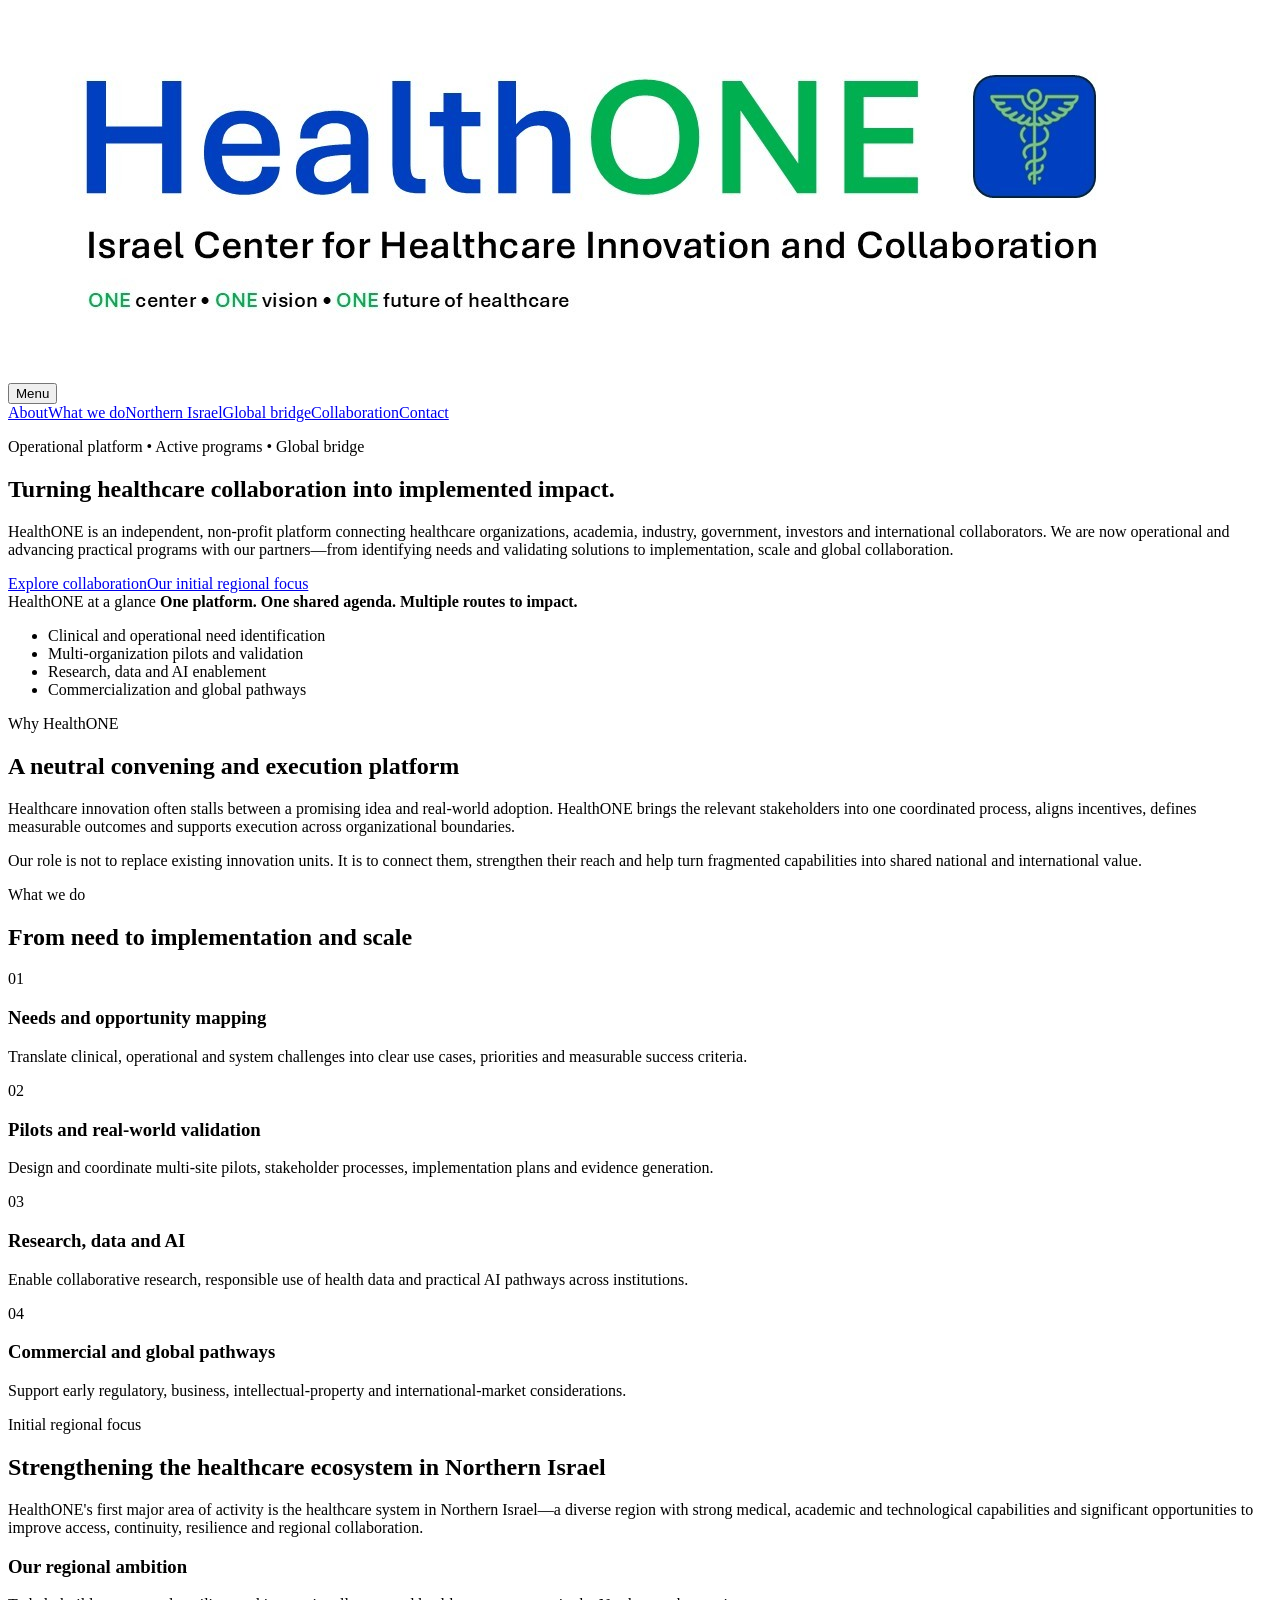
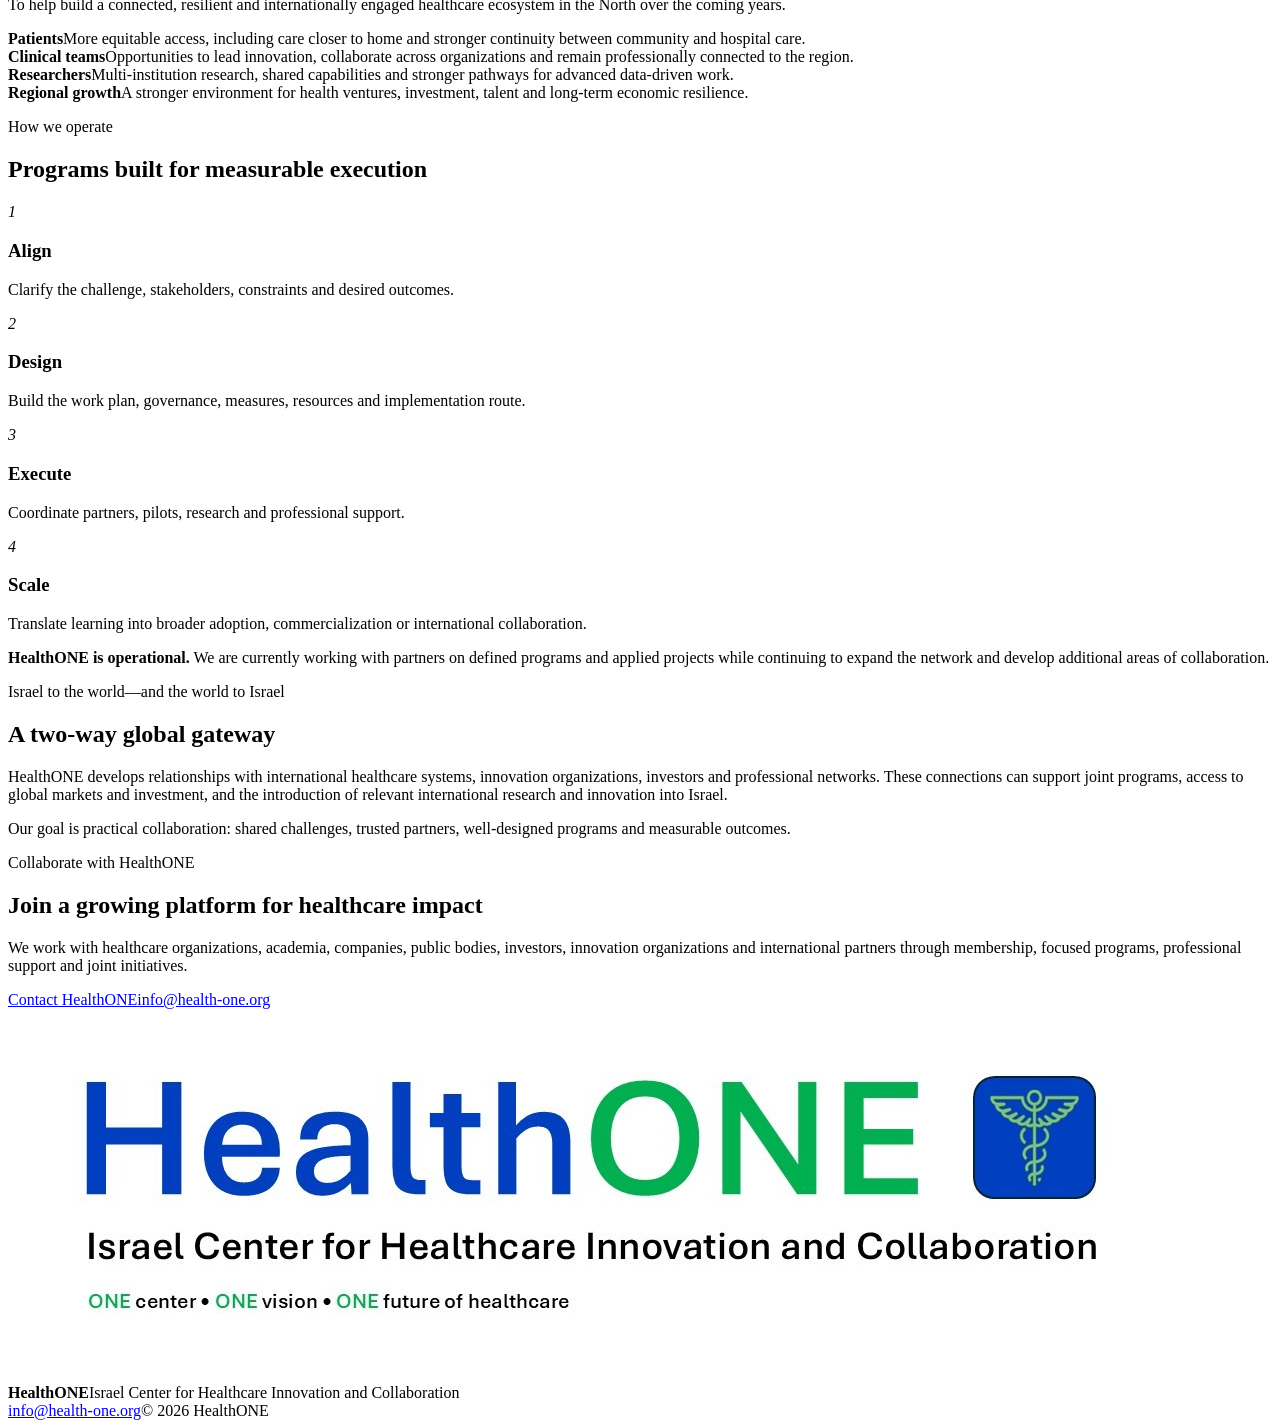
==== commit 163e231b: "Update HealthONE website content and SEO" ====
--- a/index.html
+++ b/index.html
@@ -1,448 +1,130 @@
 <!doctype html>
 <html lang="en">
 <head>
-  <meta charset="utf-8" />
-  <meta name="viewport" content="width=device-width, initial-scale=1" />
-  <title>HealthONE</title>
-  <meta name="description" content="HealthONE – Israel Center for Healthcare Innovation and Collaboration" />
-
-  <style>
-    :root{
-      --navy:#0f172a;
-      --slate:#334155;
-      --muted:#64748b;
-      --border:#e2e8f0;
-
-      --blue:#0b4bb3;
-      --green:#10b981;
-
-      --bgTop:#f6fbff;
-      --bgMint:#f3fff9;
-      --shadow: 0 10px 28px rgba(15,23,42,0.08);
-      --radius: 16px;
-      --max: 1050px;
-    }
-
-    *{ box-sizing:border-box; }
-    html{ scroll-behavior:smooth; }
-    body{
-      margin:0;
-      font-family: system-ui, -apple-system, Segoe UI, Roboto, Arial, sans-serif;
-      color:var(--navy);
-      background:#fff;
-      line-height:1.55;
-    }
-    a{ color:inherit; }
-
-    .container{
-      max-width: var(--max);
-      margin: 0 auto;
-      padding: 0 20px;
-    }
-
-    /* Simple top bar (small) */
-    .topbar{
-      position: sticky;
-      top: 0;
-      z-index: 20;
-      background: rgba(255,255,255,0.92);
-      backdrop-filter: blur(10px);
-      border-bottom: 1px solid var(--border);
-    }
-    .topbar-inner{
-      display:flex;
-      align-items:center;
-      justify-content:space-between;
-      padding: 12px 0;
-      gap: 14px;
-    }
-    .brand{
-      display:flex;
-      align-items:center;
-      gap: 10px;
-      text-decoration:none;
-      font-weight: 900;
-    }
-    .brand img{
-      width: 34px;
-      height: 34px;
-      border-radius: 10px;
-      border: 1px solid var(--border);
-      object-fit: cover;
-    }
-    .brand .name{
-      font-size: 16px;
-      letter-spacing: 0.2px;
-    }
-    .brand .name .b{ color: var(--blue); }
-    .brand .name .g{ color: var(--green); }
-
-    .links{
-      display:flex;
-      gap: 12px;
-      flex-wrap: wrap;
-      justify-content:flex-end;
-    }
-    .links a{
-      text-decoration:none;
-      color: var(--slate);
-      font-weight: 700;
-      font-size: 13px;
-      padding: 8px 10px;
-      border-radius: 10px;
-    }
-    .links a:hover{ background:#f1f5f9; color: var(--navy); }
-
-    /* HERO (compact, centered) */
-    .hero{
-      background: linear-gradient(180deg, var(--bgTop), #ffffff);
-      padding: 42px 0 26px;
-      text-align:center;
-    }
-    .logo{
-      width: min(720px, 100%);
-      height:auto;
-      display:block;
-      margin: 0 auto 12px;
-    }
-    .kicker{
-      display:inline-flex;
-      align-items:center;
-      gap:10px;
-      padding: 8px 14px;
-      border-radius: 999px;
-      background: rgba(11,75,179,0.10);
-      color: var(--blue);
-      font-weight: 900;
-      font-size: 13px;
-      letter-spacing: 0.2px;
-      margin-top: 6px;
-    }
-    .dot{
-      width: 6px;
-      height: 6px;
-      border-radius: 50%;
-      background: var(--green);
-      display:inline-block;
-    }
-
-    h1{
-      margin: 16px auto 10px;
-      font-size: clamp(26px, 3.2vw, 38px);
-      line-height: 1.18;
-      font-weight: 950;
-      letter-spacing: -0.3px;
-      max-width: 980px;
-    }
-    .lead{
-      margin: 0 auto;
-      max-width: 950px;
-      font-size: 18px;
-      color: var(--slate);
-      font-weight: 600;
-    }
-
-    .actions{
-      margin-top: 16px;
-      display:flex;
-      gap: 12px;
-      justify-content:center;
-      flex-wrap: wrap;
-    }
-    .btn{
-      appearance:none;
-      border: 1px solid transparent;
-      padding: 12px 18px;
-      border-radius: 12px;
-      font-weight: 900;
-      font-size: 15px;
-      cursor:pointer;
-      text-decoration:none;
-      display:inline-flex;
-      align-items:center;
-      gap: 10px;
-      box-shadow: 0 10px 20px rgba(15,23,42,0.10);
-    }
-    .btn-primary{ background: var(--navy); color:#fff; }
-    .btn-primary:hover{ opacity:0.92; }
-    .btn-secondary{
-      background:#fff;
-      color: var(--navy);
-      border-color: var(--border);
-      box-shadow:none;
-    }
-    .btn-secondary:hover{ background:#f8fafc; }
-
-    .email-line{
-      margin-top: 10px;
-      font-size: 14px;
-      color: var(--muted);
-    }
-    .email-line a{
-      color: var(--blue);
-      font-weight: 900;
-      text-decoration:none;
-    }
-    .email-line a:hover{ text-decoration: underline; }
-
-    /* Sections */
-    section{ padding: 54px 0; }
-    .section-title{
-      text-align:center;
-      font-size: 30px;
-      margin: 0 0 10px;
-      font-weight: 950;
-      letter-spacing: -0.2px;
-    }
-    .section-sub{
-      text-align:center;
-      margin: 0 auto 28px;
-      max-width: 900px;
-      color: var(--slate);
-      font-size: 17px;
-    }
-
-    /* 3 columns with images */
-    .grid3{
-      display:grid;
-      grid-template-columns: repeat(3, 1fr);
-      gap: 18px;
-      margin-top: 10px;
-    }
-    .card{
-      background:#fff;
-      border: 1px solid var(--border);
-      border-radius: var(--radius);
-      overflow:hidden;
-      box-shadow: var(--shadow);
-      text-align:left;
-      display:flex;
-      flex-direction:column;
-      min-height: 100%;
-    }
-    .card img{
-      width:100%;
-      height: 170px;
-      object-fit: cover;
-      display:block;
-      border-bottom: 1px solid var(--border);
-    }
-    .card-body{
-      padding: 18px;
-    }
-    .badge{
-      display:inline-block;
-      padding: 7px 10px;
-      border-radius: 999px;
-      font-size: 12px;
-      font-weight: 950;
-      letter-spacing: 0.2px;
-    }
-    .b-blue{ background: rgba(11,75,179,0.12); color: var(--blue); }
-    .b-green{ background: rgba(16,185,129,0.14); color: var(--green); }
-    .b-navy{ background: rgba(15,23,42,0.10); color: var(--navy); }
-
-    .card h3{
-      margin: 10px 0 8px;
-      font-size: 19px;
-      font-weight: 950;
-    }
-    .card p{
-      margin: 0;
-      color: var(--slate);
-      font-size: 15.5px;
-    }
-
-    /* Wide image section */
-    .wide-wrap{
-      background: var(--bgMint);
-      border-top: 1px solid #e7f6ee;
-      border-bottom: 1px solid #e7f6ee;
-    }
-    .wide-img{
-      width:100%;
-      height: 320px;
-      object-fit: cover;
-      border-radius: var(--radius);
-      border: 1px solid var(--border);
-      box-shadow: var(--shadow);
-      display:block;
-      margin: 0 auto;
-    }
-
-    /* Membership / contact */
-    .cta{
-      background: linear-gradient(135deg, rgba(11,75,179,0.10), rgba(16,185,129,0.10));
-      border: 1px solid var(--border);
-      border-radius: var(--radius);
-      box-shadow: var(--shadow);
-      padding: 24px;
-      max-width: 980px;
-      margin: 0 auto;
-      text-align:center;
-    }
-    .cta p{
-      margin: 0 auto 14px;
-      max-width: 860px;
-      font-size: 17px;
-      color: var(--slate);
-      font-weight: 600;
-    }
-
-    footer{
-      border-top: 1px solid var(--border);
-      padding: 26px 0;
-      color: var(--muted);
-      font-size: 14px;
-      text-align:center;
-    }
-
-    @media (max-width: 950px){
-      .grid3{ grid-template-columns: 1fr; }
-      .wide-img{ height: 220px; }
-      .links{ justify-content:center; width: 100%; }
-      .topbar-inner{ flex-wrap: wrap; }
-    }
-  </style>
+  <meta charset="utf-8">
+  <meta name="viewport" content="width=device-width, initial-scale=1">
+  <title>HealthONE | Healthcare Innovation and Collaboration in Israel</title>
+  <meta name="description" content="HealthONE is Israel's non-profit platform for healthcare innovation and collaboration, connecting health systems, academia, industry, government and global partners to move solutions from need to implementation and scale.">
+  <meta name="robots" content="index,follow,max-image-preview:large">
+  <link rel="canonical" href="https://health-one.org/">
+  <link rel="icon" type="image/jpeg" href="/logo.jpg">
+  <link rel="manifest" href="/site.webmanifest">
+  <meta property="og:type" content="website">
+  <meta property="og:site_name" content="HealthONE">
+  <meta property="og:title" content="HealthONE | Healthcare Innovation Through Collaboration">
+  <meta property="og:description" content="A national platform and global bridge advancing practical healthcare innovation, initially focused on the healthcare system in Northern Israel.">
+  <meta property="og:url" content="https://health-one.org/">
+  <meta property="og:image" content="https://health-one.org/logo.jpg">
+  <meta name="twitter:card" content="summary_large_image">
+  <meta name="theme-color" content="#0a55b5">
+  <link rel="preconnect" href="https://fonts.googleapis.com">
+  <link rel="preconnect" href="https://fonts.gstatic.com" crossorigin>
+  <link href="https://fonts.googleapis.com/css2?family=Inter:wght@400;500;600;700;800&display=swap" rel="stylesheet">
+  <link rel="stylesheet" href="/styles.css">
+  <script type="application/ld+json">
+  {
+    "@context": "https://schema.org",
+    "@type": "NonprofitOrganization",
+    "name": "HealthONE - Israel Center for Healthcare Innovation and Collaboration",
+    "alternateName": "HealthONE",
+    "url": "https://health-one.org/",
+    "logo": "https://health-one.org/logo.jpg",
+    "email": "info@health-one.org",
+    "areaServed": ["Israel", "Northern Israel", "International"],
+    "description": "A non-profit platform connecting healthcare organizations, academia, industry, government, investors and global collaborators to advance practical healthcare innovation from clinical need to implementation and scale."
+  }
+  </script>
 </head>
-
 <body>
-
-  <!-- TOP BAR (still one page; these are scroll links) -->
-  <div class="topbar">
-    <div class="container">
-      <div class="topbar-inner">
-        <a class="brand" href="#top">
-          <img src="/logo.jpg" alt="HealthONE">
-          <div class="name"><span class="b">Health</span><span class="g">ONE</span></div>
-        </a>
-        <div class="links">
-          <a href="#what">What we do</a>
-          <a href="#why">Why Israel</a>
-          <a href="#membership">Membership</a>
-          <a href="#contact">Contact</a>
-        </div>
-      </div>
-    </div>
-  </div>
-
-  <!-- HERO -->
-  <header class="hero" id="top">
-    <div class="container">
-      <img src="/logo.jpg" alt="HealthONE Logo" class="logo">
-
-      <div class="kicker"><span class="dot"></span> National platform • Global bridge</div>
-
-      <h1>Bridging healthcare systems, innovation, and global markets.</h1>
-
-      <p class="lead">
-        A national platform connecting hospitals, industry, academia, regulators, and investors to accelerate pilot-to-scale healthcare innovation.
-      </p>
-
-      <div class="actions" id="contact">
-        <a class="btn btn-primary"
-           href="mailto:info@health-one.org?subject=Contact%20HealthONE&body=Hi%20HealthONE%2C%0A%0A">
-          Contact Us
-        </a>
-        <a class="btn btn-secondary" href="#membership">Membership</a>
-      </div>
-
-      <div class="email-line">
-        If email doesn’t open automatically, write to:
-        <a href="mailto:info@health-one.org">info@health-one.org</a>
-      </div>
+  <header class="site-header">
+    <div class="container nav-wrap">
+      <a class="brand" href="#top" aria-label="HealthONE home"><img src="/logo.jpg" alt="HealthONE - Israel Center for Healthcare Innovation and Collaboration"></a>
+      <button class="menu-button" aria-expanded="false" aria-controls="main-nav">Menu</button>
+      <nav id="main-nav" class="main-nav" aria-label="Main navigation">
+        <a href="#about">About</a><a href="#work">What we do</a><a href="#north">Northern Israel</a><a href="#global">Global bridge</a><a href="#membership">Collaboration</a><a class="nav-cta" href="mailto:info@health-one.org">Contact</a>
+      </nav>
     </div>
   </header>
 
-  <!-- WHAT WE DO -->
-  <section id="what">
-    <div class="container">
-      <h2 class="section-title">What We Do</h2>
-      <p class="section-sub">
-        Three execution engines that shorten the path from clinical need to implemented, scaled impact.
-      </p>
+  <main id="top">
+    <section class="hero">
+      <div class="container hero-grid">
+        <div>
+          <p class="eyebrow">Operational platform • Active programs • Global bridge</p>
+          <h1>Turning healthcare collaboration into implemented impact.</h1>
+          <p class="lead">HealthONE is an independent, non-profit platform connecting healthcare organizations, academia, industry, government, investors and international collaborators. We are now operational and advancing practical programs with our partners—from identifying needs and validating solutions to implementation, scale and global collaboration.</p>
+          <div class="actions"><a class="button primary" href="mailto:info@health-one.org?subject=HealthONE%20collaboration">Explore collaboration</a><a class="button secondary" href="#north">Our initial regional focus</a></div>
+        </div>
+        <aside class="hero-card" aria-label="HealthONE at a glance">
+          <span class="card-kicker">HealthONE at a glance</span>
+          <strong>One platform. One shared agenda. Multiple routes to impact.</strong>
+          <ul><li>Clinical and operational need identification</li><li>Multi-organization pilots and validation</li><li>Research, data and AI enablement</li><li>Commercialization and global pathways</li></ul>
+        </aside>
+      </div>
+    </section>
 
-      <div class="grid3">
-        <div class="card">
-          <img src="/pillar-venture.jpg" alt="Venture & IP Value Creation">
-          <div class="card-body">
-            <span class="badge b-blue">Venture & IP</span>
-            <h3>Value Creation</h3>
-            <p>Clinical validation, regulatory strategy, business modeling and structured commercialization pathways.</p>
-          </div>
+    <section id="about" class="section">
+      <div class="container split">
+        <div><p class="eyebrow">Why HealthONE</p><h2>A neutral convening and execution platform</h2></div>
+        <div class="body-copy"><p>Healthcare innovation often stalls between a promising idea and real-world adoption. HealthONE brings the relevant stakeholders into one coordinated process, aligns incentives, defines measurable outcomes and supports execution across organizational boundaries.</p><p>Our role is not to replace existing innovation units. It is to connect them, strengthen their reach and help turn fragmented capabilities into shared national and international value.</p></div>
+      </div>
+    </section>
+
+    <section id="work" class="section muted">
+      <div class="container"><p class="eyebrow">What we do</p><h2>From need to implementation and scale</h2>
+        <div class="cards four">
+          <article><span>01</span><h3>Needs and opportunity mapping</h3><p>Translate clinical, operational and system challenges into clear use cases, priorities and measurable success criteria.</p></article>
+          <article><span>02</span><h3>Pilots and real-world validation</h3><p>Design and coordinate multi-site pilots, stakeholder processes, implementation plans and evidence generation.</p></article>
+          <article><span>03</span><h3>Research, data and AI</h3><p>Enable collaborative research, responsible use of health data and practical AI pathways across institutions.</p></article>
+          <article><span>04</span><h3>Commercial and global pathways</h3><p>Support early regulatory, business, intellectual-property and international-market considerations.</p></article>
         </div>
+      </div>
+    </section>
 
-        <div class="card">
-          <img src="/pillar-pilot.jpg" alt="National Pilot-to-Scale Platform">
-          <div class="card-body">
-            <span class="badge b-green">Pilot-to-Scale</span>
-            <h3>National Platform</h3>
-            <p>Multi-institution pilots, real-world validation and system-level implementation frameworks.</p>
-          </div>
-        </div>
-
-        <div class="card">
-          <img src="/pillar-global.jpg" alt="Global Gateway">
-          <div class="card-body">
-            <span class="badge b-navy">Global</span>
-            <h3>Gateway Program</h3>
-            <p>Cross-border partnerships, investor access and international health system collaboration.</p>
+    <section id="north" class="section north">
+      <div class="container north-grid">
+        <div><p class="eyebrow">Initial regional focus</p><h2>Strengthening the healthcare ecosystem in Northern Israel</h2><p class="lead-small">HealthONE's first major area of activity is the healthcare system in Northern Israel—a diverse region with strong medical, academic and technological capabilities and significant opportunities to improve access, continuity, resilience and regional collaboration.</p></div>
+        <div class="north-panel">
+          <h3>Our regional ambition</h3>
+          <p>To help build a connected, resilient and internationally engaged healthcare ecosystem in the North over the coming years.</p>
+          <div class="mini-grid">
+            <div><b>Patients</b><span>More equitable access, including care closer to home and stronger continuity between community and hospital care.</span></div>
+            <div><b>Clinical teams</b><span>Opportunities to lead innovation, collaborate across organizations and remain professionally connected to the region.</span></div>
+            <div><b>Researchers</b><span>Multi-institution research, shared capabilities and stronger pathways for advanced data-driven work.</span></div>
+            <div><b>Regional growth</b><span>A stronger environment for health ventures, investment, talent and long-term economic resilience.</span></div>
           </div>
         </div>
       </div>
-    </div>
-  </section>
+    </section>
 
-  <!-- WHY ISRAEL -->
-  <section id="why" class="wide-wrap">
-    <div class="container">
-      <h2 class="section-title">Why Israel</h2>
-      <p class="section-sub">
-        Israel combines digitized HMOs, advanced tertiary hospitals, regulatory agility and a dense healthtech ecosystem.
-        HealthONE institutionalizes this advantage into a coordinated national engine.
-      </p>
+    <section class="section">
+      <div class="container"><p class="eyebrow">How we operate</p><h2>Programs built for measurable execution</h2>
+        <div class="process">
+          <div><i>1</i><h3>Align</h3><p>Clarify the challenge, stakeholders, constraints and desired outcomes.</p></div>
+          <div><i>2</i><h3>Design</h3><p>Build the work plan, governance, measures, resources and implementation route.</p></div>
+          <div><i>3</i><h3>Execute</h3><p>Coordinate partners, pilots, research and professional support.</p></div>
+          <div><i>4</i><h3>Scale</h3><p>Translate learning into broader adoption, commercialization or international collaboration.</p></div>
+        </div>
+        <p class="status-note"><strong>HealthONE is operational.</strong> We are currently working with partners on defined programs and applied projects while continuing to expand the network and develop additional areas of collaboration.</p>
+      </div>
+    </section>
 
-      <img class="wide-img" src="/bottom-wide.jpg" alt="HealthONE ecosystem">
-    </div>
-  </section>
+    <section id="global" class="section muted">
+      <div class="container split">
+        <div><p class="eyebrow">Israel to the world—and the world to Israel</p><h2>A two-way global gateway</h2></div>
+        <div class="body-copy"><p>HealthONE develops relationships with international healthcare systems, innovation organizations, investors and professional networks. These connections can support joint programs, access to global markets and investment, and the introduction of relevant international research and innovation into Israel.</p><p>Our goal is practical collaboration: shared challenges, trusted partners, well-designed programs and measurable outcomes.</p></div>
+      </div>
+    </section>
 
-  <!-- MEMBERSHIP -->
-  <section id="membership">
-    <div class="container">
-      <h2 class="section-title">Membership</h2>
-      <p class="section-sub">
-        A member-driven, non-profit platform serving hospitals, industry, academia, investors and public sector stakeholders.
-      </p>
+    <section id="membership" class="section">
+      <div class="container cta-panel">
+        <div><p class="eyebrow">Collaborate with HealthONE</p><h2>Join a growing platform for healthcare impact</h2><p>We work with healthcare organizations, academia, companies, public bodies, investors, innovation organizations and international partners through membership, focused programs, professional support and joint initiatives.</p></div>
+        <div class="cta-actions"><a class="button primary" href="mailto:info@health-one.org?subject=HealthONE%20collaboration">Contact HealthONE</a><a class="text-link" href="mailto:info@health-one.org">info@health-one.org</a></div>
+      </div>
+    </section>
+  </main>
 
-      <div class="cta">
-        <p>
-          Interested in becoming a founding member, partner, or participating in pilots?
-          Reach us and we’ll share a short membership brief.
-        </p>
-        <div class="actions" style="justify-content:center;">
-          <a class="btn btn-primary"
-             href="mailto:members@health-one.org?subject=Membership%20Inquiry%20-%20HealthONE&body=Organization%3A%0AName%3A%0ARole%3A%0APhone%3A%0A%0A">
-            Request Membership Brief
-          </a>
-          <a class="btn btn-secondary"
-             href="mailto:partnerships@health-one.org?subject=Partnership%20-%20HealthONE">
-            Partnerships
-          </a>
-        </div>
-      </div>
-    </div>
-  </section>
-
-  <footer>
-    © 2026 HealthONE • <a href="mailto:info@health-one.org">info@health-one.org</a>
-  </footer>
-
-  <!-- Mailto “force” fallback (helps some browsers) -->
-  <script>
-    document.querySelectorAll('a[href^="mailto:"]').forEach(a => {
-      a.addEventListener('click', () => { window.location.href = a.getAttribute('href'); });
-    });
-  </script>
-
+  <footer><div class="container footer-grid"><img src="/logo.jpg" alt="HealthONE"><div><strong>HealthONE</strong><span>Israel Center for Healthcare Innovation and Collaboration</span></div><div><a href="mailto:info@health-one.org">info@health-one.org</a><span>© 2026 HealthONE</span></div></div></footer>
+  <script src="/script.js" defer></script>
 </body>
 </html>
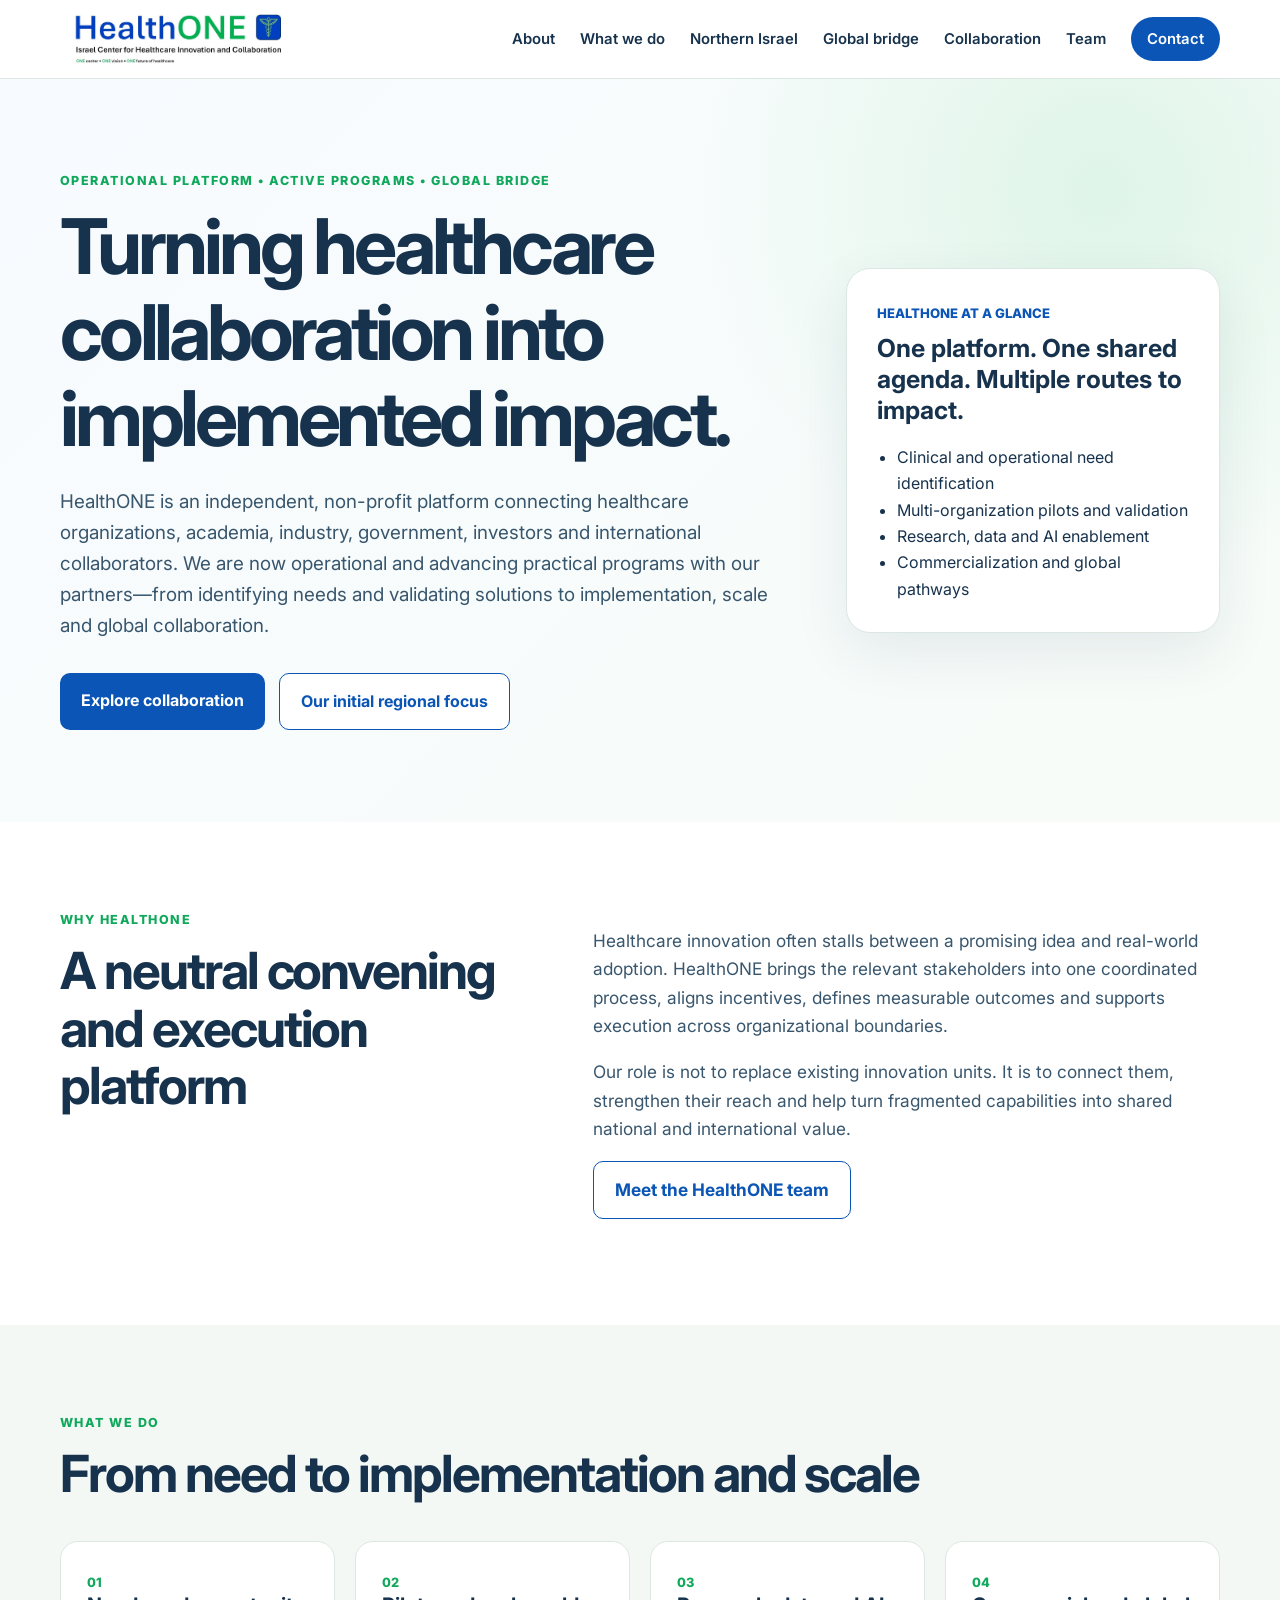
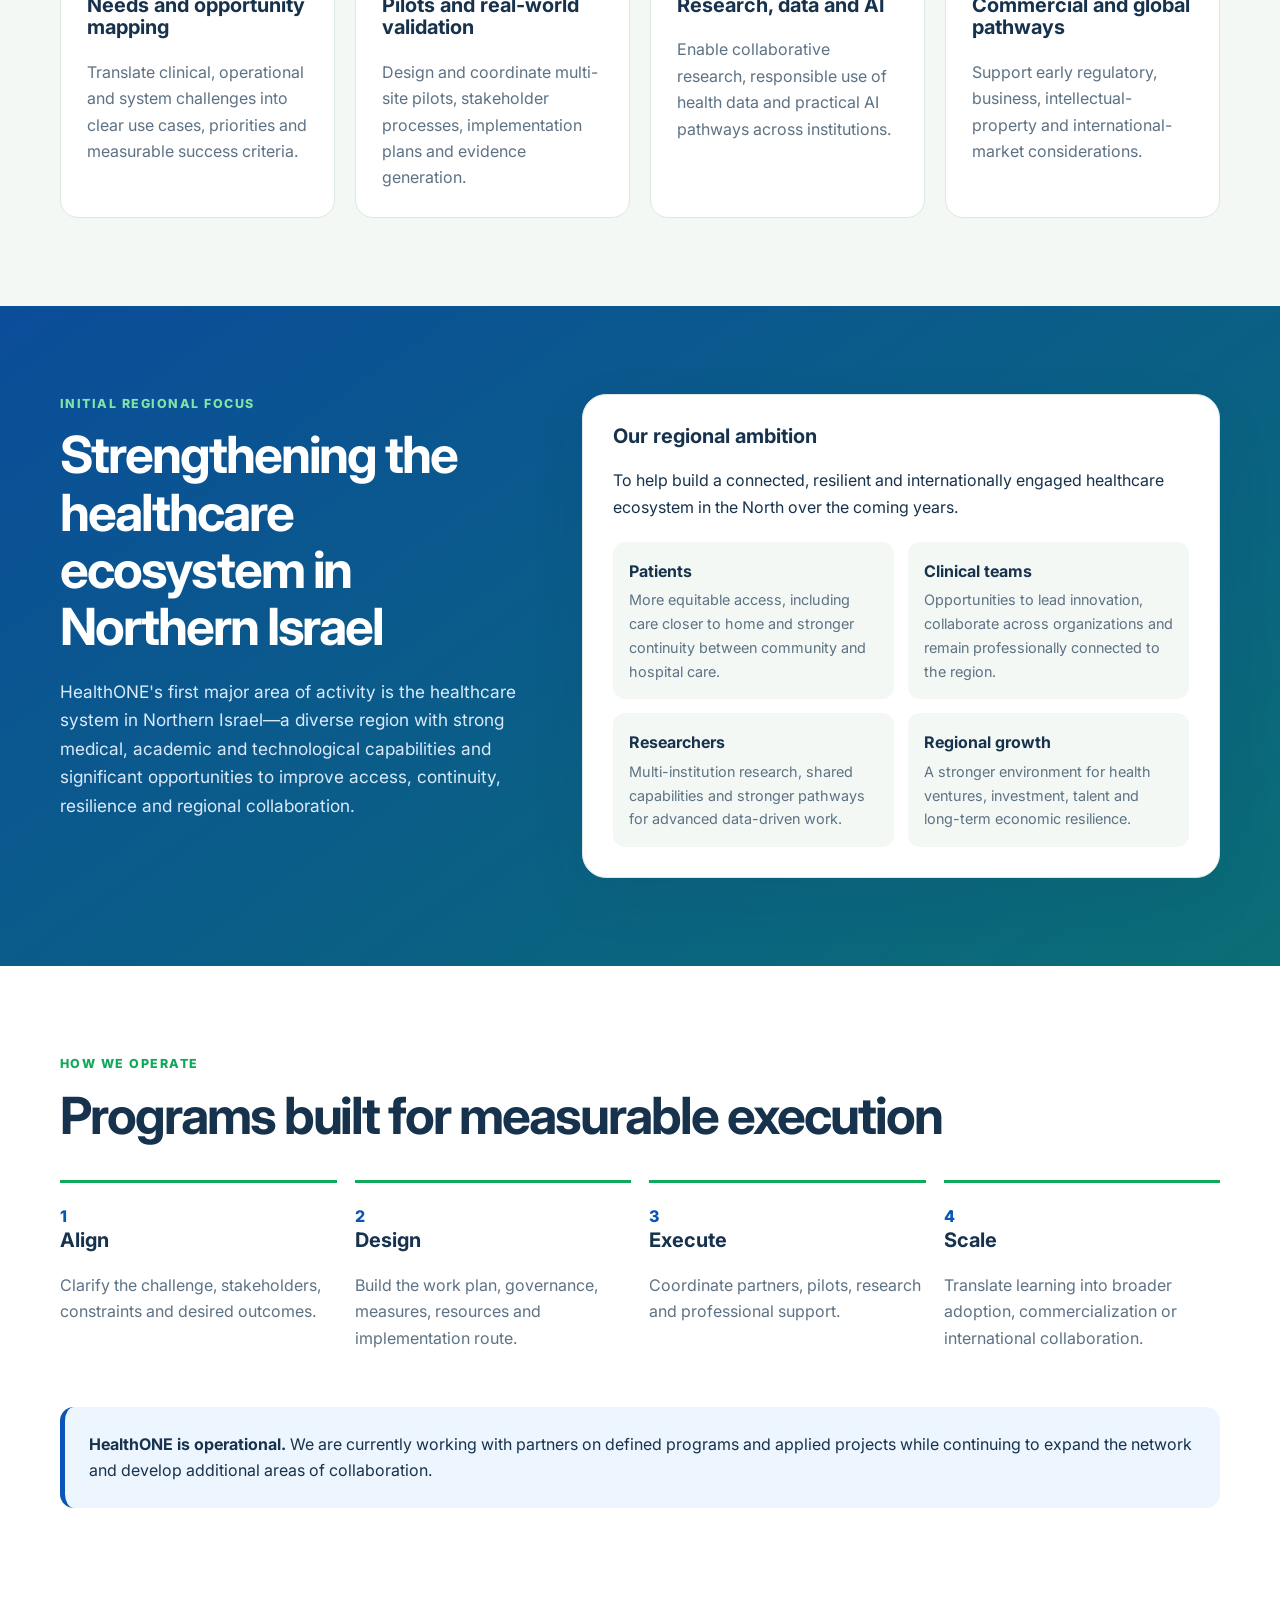
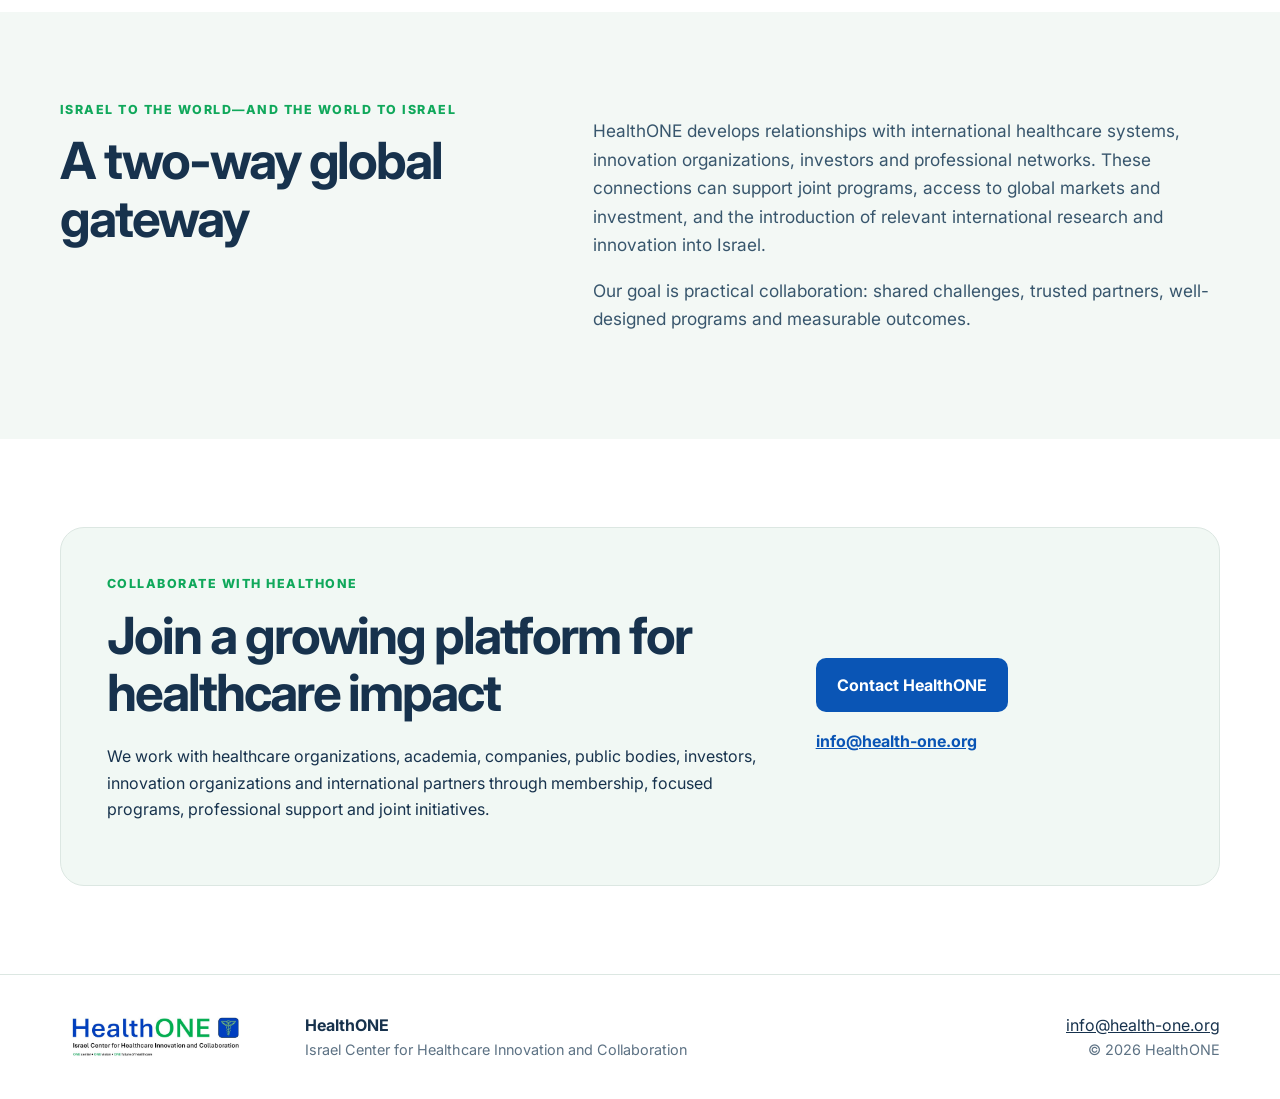
==== commit 75fa049a: "Add Team navigation and About-page team link" ====
--- a/index.html
+++ b/index.html
@@ -41,7 +41,7 @@
       <a class="brand" href="#top" aria-label="HealthONE home"><img src="/logo.jpg" alt="HealthONE - Israel Center for Healthcare Innovation and Collaboration"></a>
       <button class="menu-button" aria-expanded="false" aria-controls="main-nav">Menu</button>
       <nav id="main-nav" class="main-nav" aria-label="Main navigation">
-        <a href="#about">About</a><a href="#work">What we do</a><a href="#north">Northern Israel</a><a href="#global">Global bridge</a><a href="#membership">Collaboration</a><a class="nav-cta" href="mailto:info@health-one.org">Contact</a>
+        <a href="#about">About</a><a href="#work">What we do</a><a href="#north">Northern Israel</a><a href="#global">Global bridge</a><a href="#membership">Collaboration</a><a href="/team.html">Team</a><a class="nav-cta" href="mailto:info@health-one.org">Contact</a>
       </nav>
     </div>
   </header>
@@ -66,7 +66,7 @@
     <section id="about" class="section">
       <div class="container split">
         <div><p class="eyebrow">Why HealthONE</p><h2>A neutral convening and execution platform</h2></div>
-        <div class="body-copy"><p>Healthcare innovation often stalls between a promising idea and real-world adoption. HealthONE brings the relevant stakeholders into one coordinated process, aligns incentives, defines measurable outcomes and supports execution across organizational boundaries.</p><p>Our role is not to replace existing innovation units. It is to connect them, strengthen their reach and help turn fragmented capabilities into shared national and international value.</p></div>
+        <div class="body-copy"><p>Healthcare innovation often stalls between a promising idea and real-world adoption. HealthONE brings the relevant stakeholders into one coordinated process, aligns incentives, defines measurable outcomes and supports execution across organizational boundaries.</p><p>Our role is not to replace existing innovation units. It is to connect them, strengthen their reach and help turn fragmented capabilities into shared national and international value.</p><p><a class="button secondary compact-button" href="/team.html">Meet the HealthONE team</a></p></div>
       </div>
     </section>
 
--- a/styles.css
+++ b/styles.css
@@ -0,0 +1 @@
+:root{--blue:#0a55b5;--green:#10a85b;--ink:#17324d;--muted:#5d7284;--pale:#f3f8f5;--line:#dce7e2;--white:#fff;--max:1160px}*{box-sizing:border-box}html{scroll-behavior:smooth}body{margin:0;font-family:Inter,Arial,sans-serif;color:var(--ink);line-height:1.65;background:#fff}a{color:inherit}.container{width:min(var(--max),calc(100% - 40px));margin:auto}.site-header{position:sticky;top:0;z-index:20;background:rgba(255,255,255,.94);backdrop-filter:blur(12px);border-bottom:1px solid var(--line)}.nav-wrap{min-height:78px;display:flex;align-items:center;justify-content:space-between;gap:24px}.brand img{display:block;width:260px;max-width:42vw}.main-nav{display:flex;align-items:center;gap:25px;font-size:.93rem;font-weight:600}.main-nav a{text-decoration:none}.nav-cta{padding:10px 16px;border-radius:999px;background:var(--blue);color:#fff}.menu-button{display:none}.hero{padding:92px 0;background:radial-gradient(circle at 86% 15%,#dff5e8,transparent 32%),linear-gradient(135deg,#f7fbff,#f7fcf8)}.hero-grid{display:grid;grid-template-columns:1.55fr .8fr;gap:60px;align-items:center}.eyebrow{margin:0 0 12px;color:var(--green);font-weight:800;text-transform:uppercase;letter-spacing:.12em;font-size:.78rem}h1,h2,h3{line-height:1.12;margin-top:0}h1{font-size:clamp(2.7rem,6vw,5.2rem);letter-spacing:-.055em;margin-bottom:24px}h2{font-size:clamp(2rem,4vw,3.5rem);letter-spacing:-.04em;margin-bottom:22px}h3{font-size:1.25rem}.lead{font-size:1.18rem;color:#38566d;max-width:760px}.lead-small{font-size:1.08rem;color:#38566d}.actions{display:flex;gap:14px;flex-wrap:wrap;margin-top:32px}.button{display:inline-block;padding:14px 21px;border-radius:10px;text-decoration:none;font-weight:700}.primary{background:var(--blue);color:#fff}.secondary{border:1px solid var(--blue);color:var(--blue);background:#fff}.hero-card,.north-panel{background:#fff;border:1px solid var(--line);border-radius:24px;padding:30px;box-shadow:0 20px 55px rgba(23,50,77,.09)}.hero-card strong{display:block;font-size:1.55rem;line-height:1.25;margin:8px 0 18px}.card-kicker{font-size:.82rem;color:var(--blue);font-weight:800;text-transform:uppercase}.hero-card ul{padding-left:20px;margin-bottom:0}.section{padding:88px 0}.muted{background:var(--pale)}.split{display:grid;grid-template-columns:.85fr 1.15fr;gap:70px}.body-copy{font-size:1.08rem;color:#38566d}.cards{display:grid;gap:20px;margin-top:38px}.cards.four{grid-template-columns:repeat(4,1fr)}.cards article{background:#fff;border:1px solid var(--line);border-radius:18px;padding:26px}.cards article span{font-size:.8rem;color:var(--green);font-weight:800}.cards article p{color:var(--muted);margin-bottom:0}.north{background:linear-gradient(145deg,#0b4d9a,#0a6e75);color:#fff}.north .eyebrow{color:#81e2aa}.north-grid{display:grid;grid-template-columns:.85fr 1.15fr;gap:50px;align-items:start}.north .lead-small{color:#dbeafa}.north-panel{color:var(--ink)}.mini-grid{display:grid;grid-template-columns:1fr 1fr;gap:14px;margin-top:22px}.mini-grid div{background:var(--pale);padding:16px;border-radius:12px}.mini-grid b,.mini-grid span{display:block}.mini-grid span{font-size:.9rem;color:var(--muted);margin-top:4px}.process{display:grid;grid-template-columns:repeat(4,1fr);gap:18px;margin-top:36px}.process div{border-top:3px solid var(--green);padding-top:20px}.process i{font-style:normal;color:var(--blue);font-weight:800}.process p{color:var(--muted)}.status-note{margin-top:40px;padding:24px;border-radius:14px;background:#edf6ff;border-left:5px solid var(--blue)}.cta-panel{display:grid;grid-template-columns:1.3fr .7fr;gap:45px;background:#f1f8f4;border:1px solid var(--line);border-radius:24px;padding:46px}.cta-actions{display:flex;flex-direction:column;gap:16px;align-items:flex-start;justify-content:center}.text-link{color:var(--blue);font-weight:700}footer{border-top:1px solid var(--line);padding:32px 0}.footer-grid{display:grid;grid-template-columns:220px 1fr auto;gap:25px;align-items:center}.footer-grid img{width:210px}.footer-grid span,.footer-grid strong{display:block}.footer-grid span{color:var(--muted);font-size:.9rem}.footer-grid div:last-child{text-align:right}@media(max-width:900px){.main-nav{display:none;position:absolute;left:20px;right:20px;top:70px;padding:20px;background:#fff;border:1px solid var(--line);border-radius:15px;box-shadow:0 12px 35px rgba(0,0,0,.1);flex-direction:column;align-items:flex-start}.main-nav.open{display:flex}.menu-button{display:block;border:1px solid var(--line);background:#fff;border-radius:8px;padding:9px 12px}.hero-grid,.split,.north-grid,.cta-panel{grid-template-columns:1fr}.cards.four,.process{grid-template-columns:1fr 1fr}.hero{padding:65px 0}.section{padding:65px 0}.footer-grid{grid-template-columns:1fr}.footer-grid div:last-child{text-align:left}}@media(max-width:560px){.container{width:min(100% - 28px,var(--max))}.brand img{width:220px;max-width:65vw}.cards.four,.process,.mini-grid{grid-template-columns:1fr}.hero-card,.north-panel,.cta-panel{padding:23px}h1{font-size:2.65rem}.actions .button{width:100%;text-align:center}}
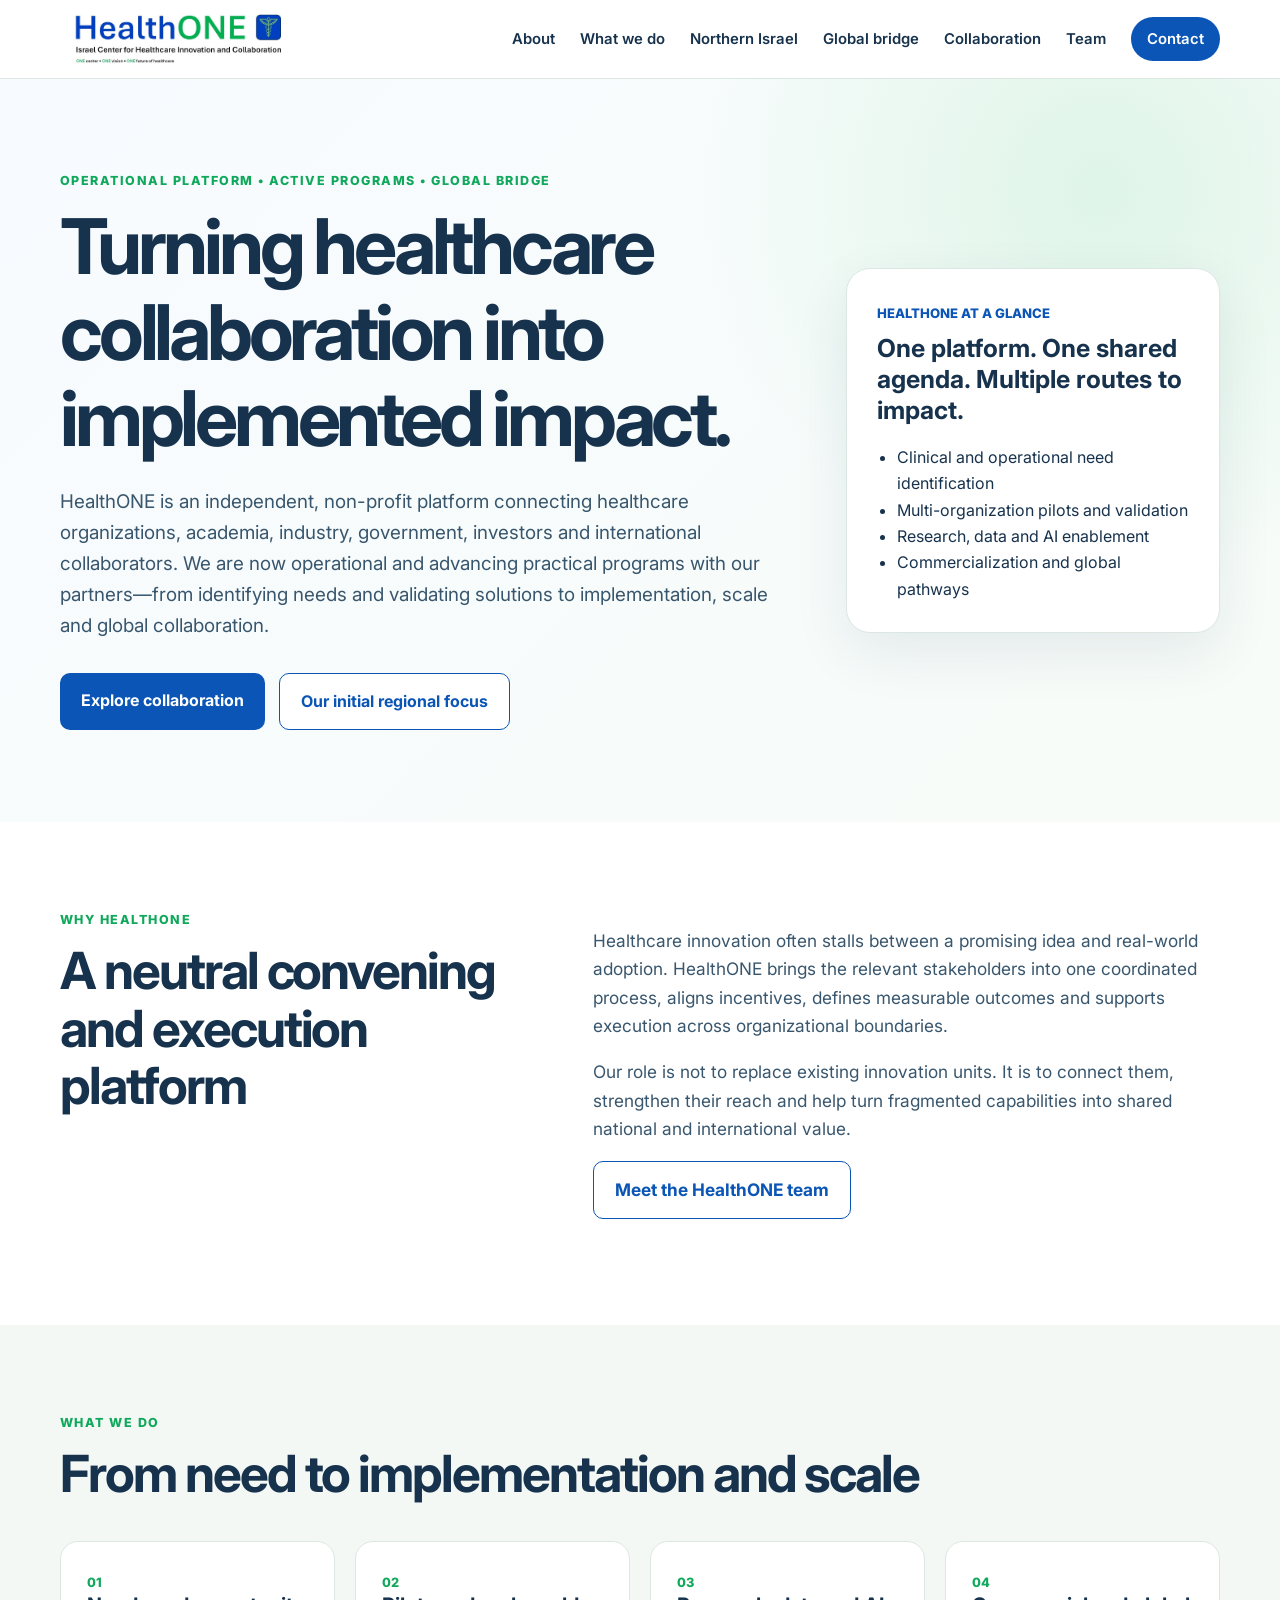
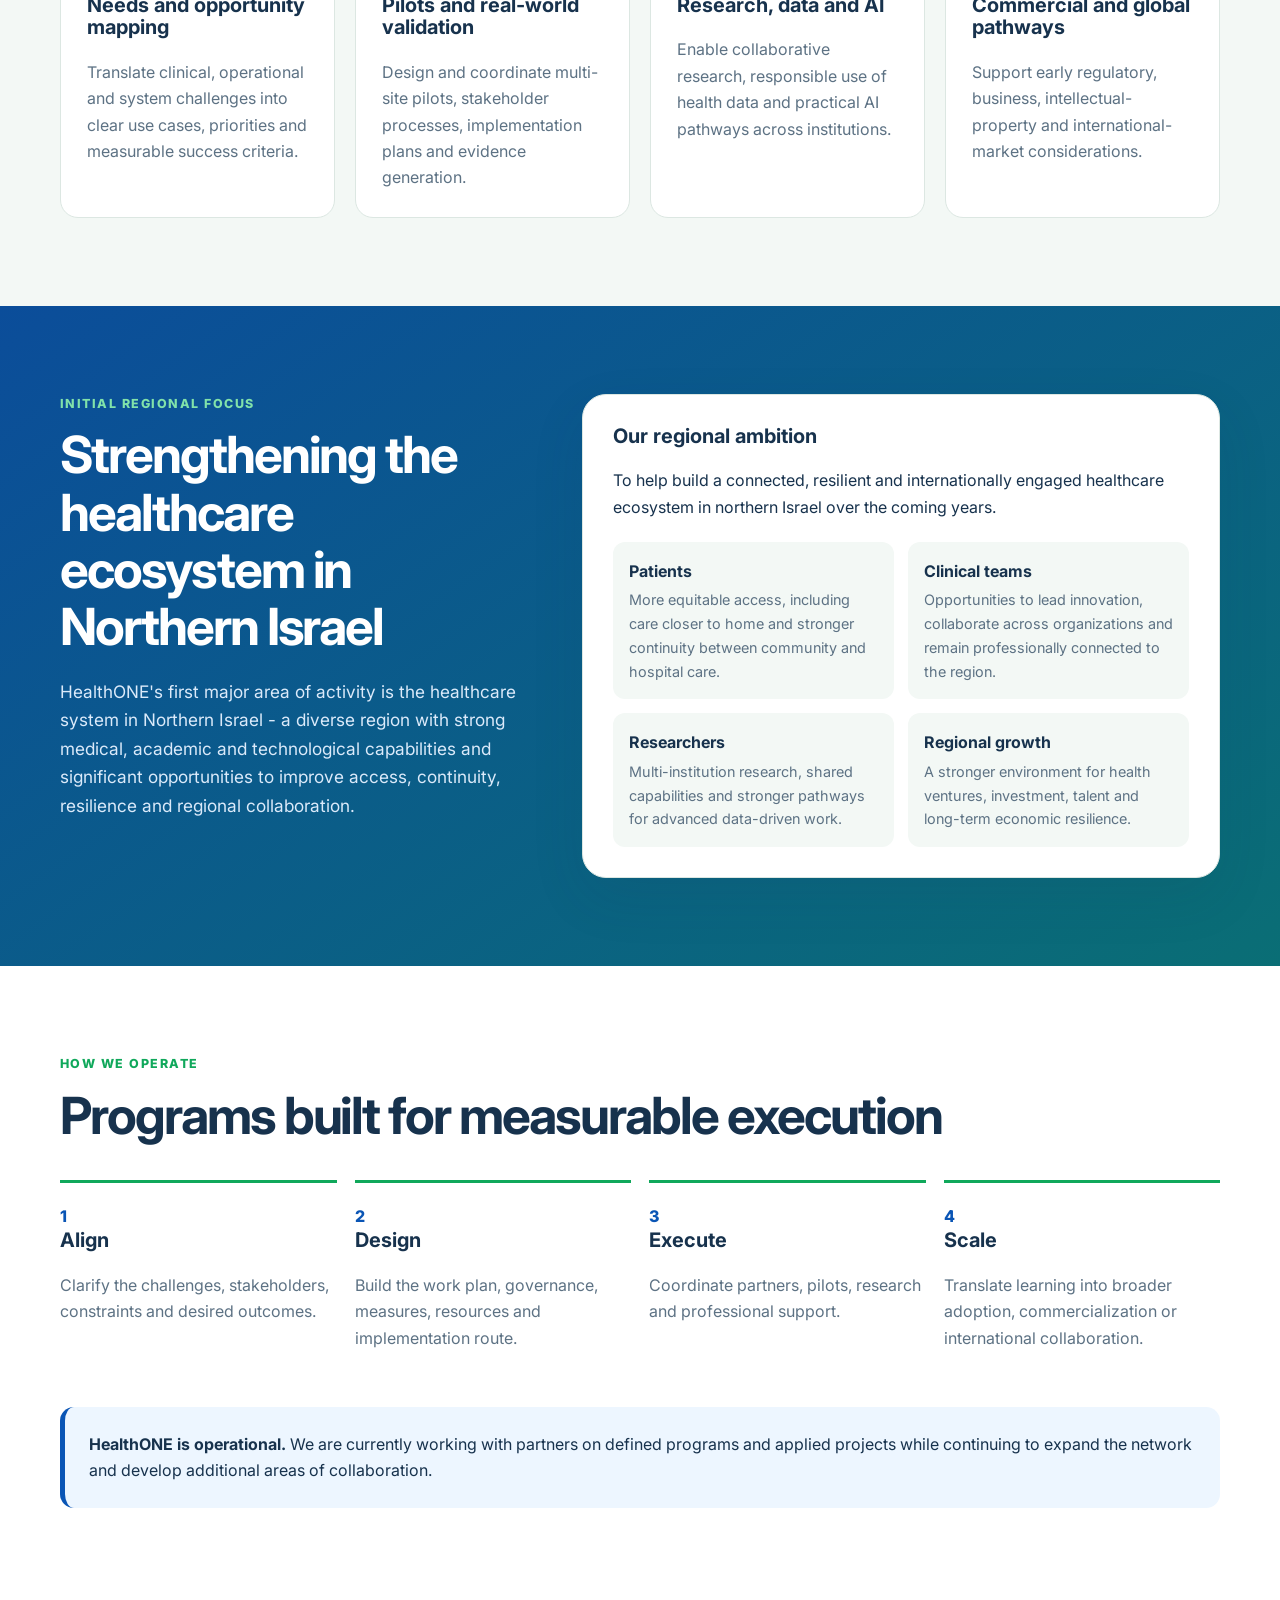
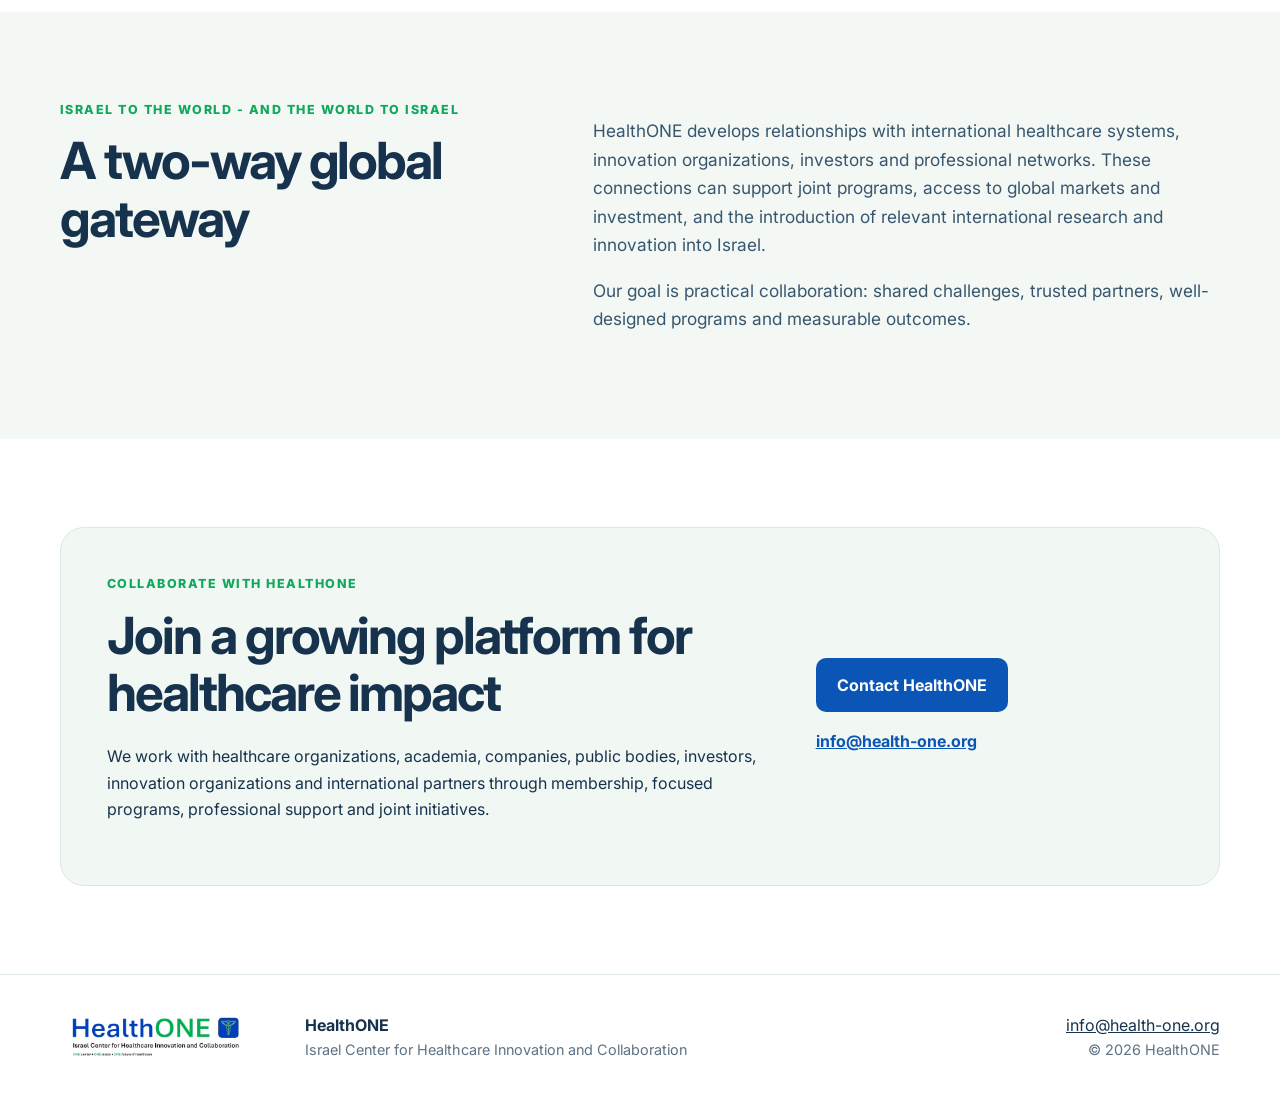
==== commit 77f7c717: "Update index.html" ====
--- a/index.html
+++ b/index.html
@@ -83,10 +83,10 @@
 
     <section id="north" class="section north">
       <div class="container north-grid">
-        <div><p class="eyebrow">Initial regional focus</p><h2>Strengthening the healthcare ecosystem in Northern Israel</h2><p class="lead-small">HealthONE's first major area of activity is the healthcare system in Northern Israel—a diverse region with strong medical, academic and technological capabilities and significant opportunities to improve access, continuity, resilience and regional collaboration.</p></div>
+        <div><p class="eyebrow">Initial regional focus</p><h2>Strengthening the healthcare ecosystem in Northern Israel</h2><p class="lead-small">HealthONE's first major area of activity is the healthcare system in Northern Israel - a diverse region with strong medical, academic and technological capabilities and significant opportunities to improve access, continuity, resilience and regional collaboration.</p></div>
         <div class="north-panel">
           <h3>Our regional ambition</h3>
-          <p>To help build a connected, resilient and internationally engaged healthcare ecosystem in the North over the coming years.</p>
+          <p>To help build a connected, resilient and internationally engaged healthcare ecosystem in northern Israel over the coming years.</p>
           <div class="mini-grid">
             <div><b>Patients</b><span>More equitable access, including care closer to home and stronger continuity between community and hospital care.</span></div>
             <div><b>Clinical teams</b><span>Opportunities to lead innovation, collaborate across organizations and remain professionally connected to the region.</span></div>
@@ -100,7 +100,7 @@
     <section class="section">
       <div class="container"><p class="eyebrow">How we operate</p><h2>Programs built for measurable execution</h2>
         <div class="process">
-          <div><i>1</i><h3>Align</h3><p>Clarify the challenge, stakeholders, constraints and desired outcomes.</p></div>
+          <div><i>1</i><h3>Align</h3><p>Clarify the challenges, stakeholders, constraints and desired outcomes.</p></div>
           <div><i>2</i><h3>Design</h3><p>Build the work plan, governance, measures, resources and implementation route.</p></div>
           <div><i>3</i><h3>Execute</h3><p>Coordinate partners, pilots, research and professional support.</p></div>
           <div><i>4</i><h3>Scale</h3><p>Translate learning into broader adoption, commercialization or international collaboration.</p></div>
@@ -111,7 +111,7 @@
 
     <section id="global" class="section muted">
       <div class="container split">
-        <div><p class="eyebrow">Israel to the world—and the world to Israel</p><h2>A two-way global gateway</h2></div>
+        <div><p class="eyebrow">Israel to the world - and the world to Israel</p><h2>A two-way global gateway</h2></div>
         <div class="body-copy"><p>HealthONE develops relationships with international healthcare systems, innovation organizations, investors and professional networks. These connections can support joint programs, access to global markets and investment, and the introduction of relevant international research and innovation into Israel.</p><p>Our goal is practical collaboration: shared challenges, trusted partners, well-designed programs and measurable outcomes.</p></div>
       </div>
     </section>
